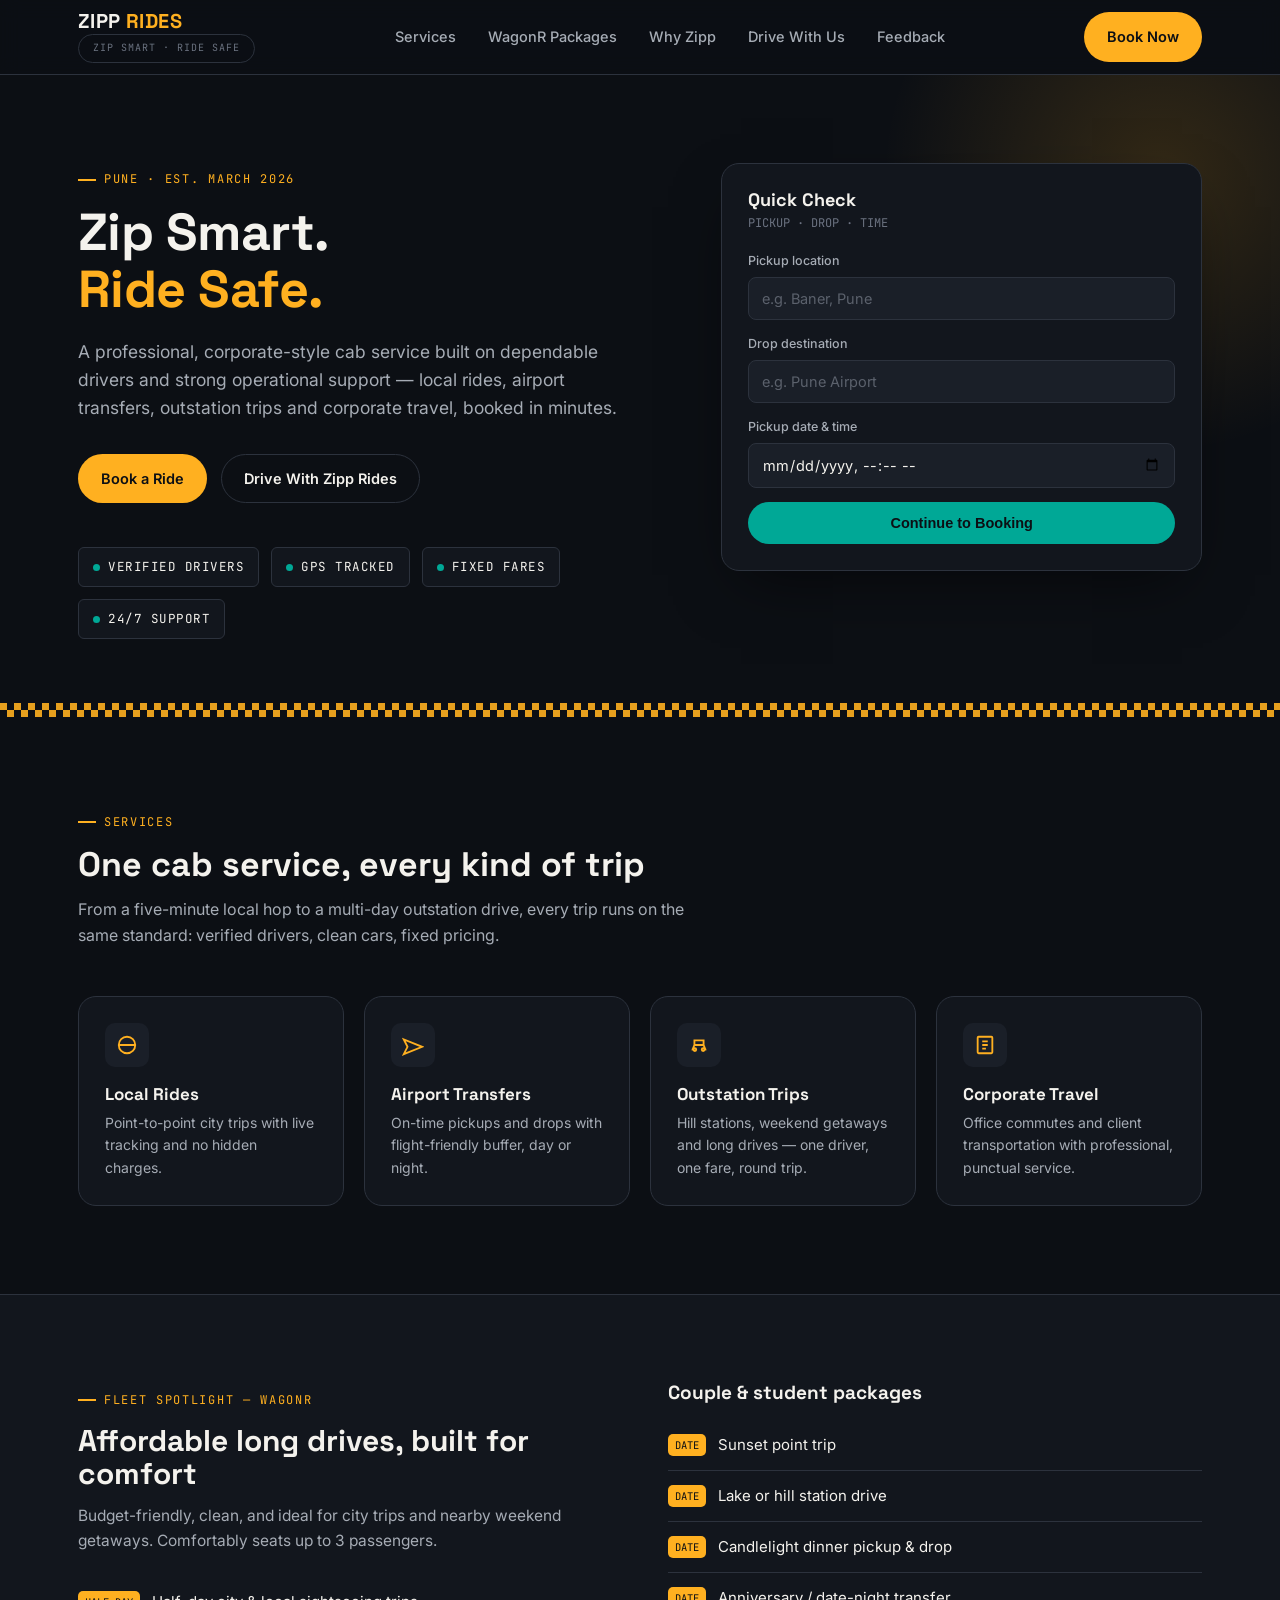
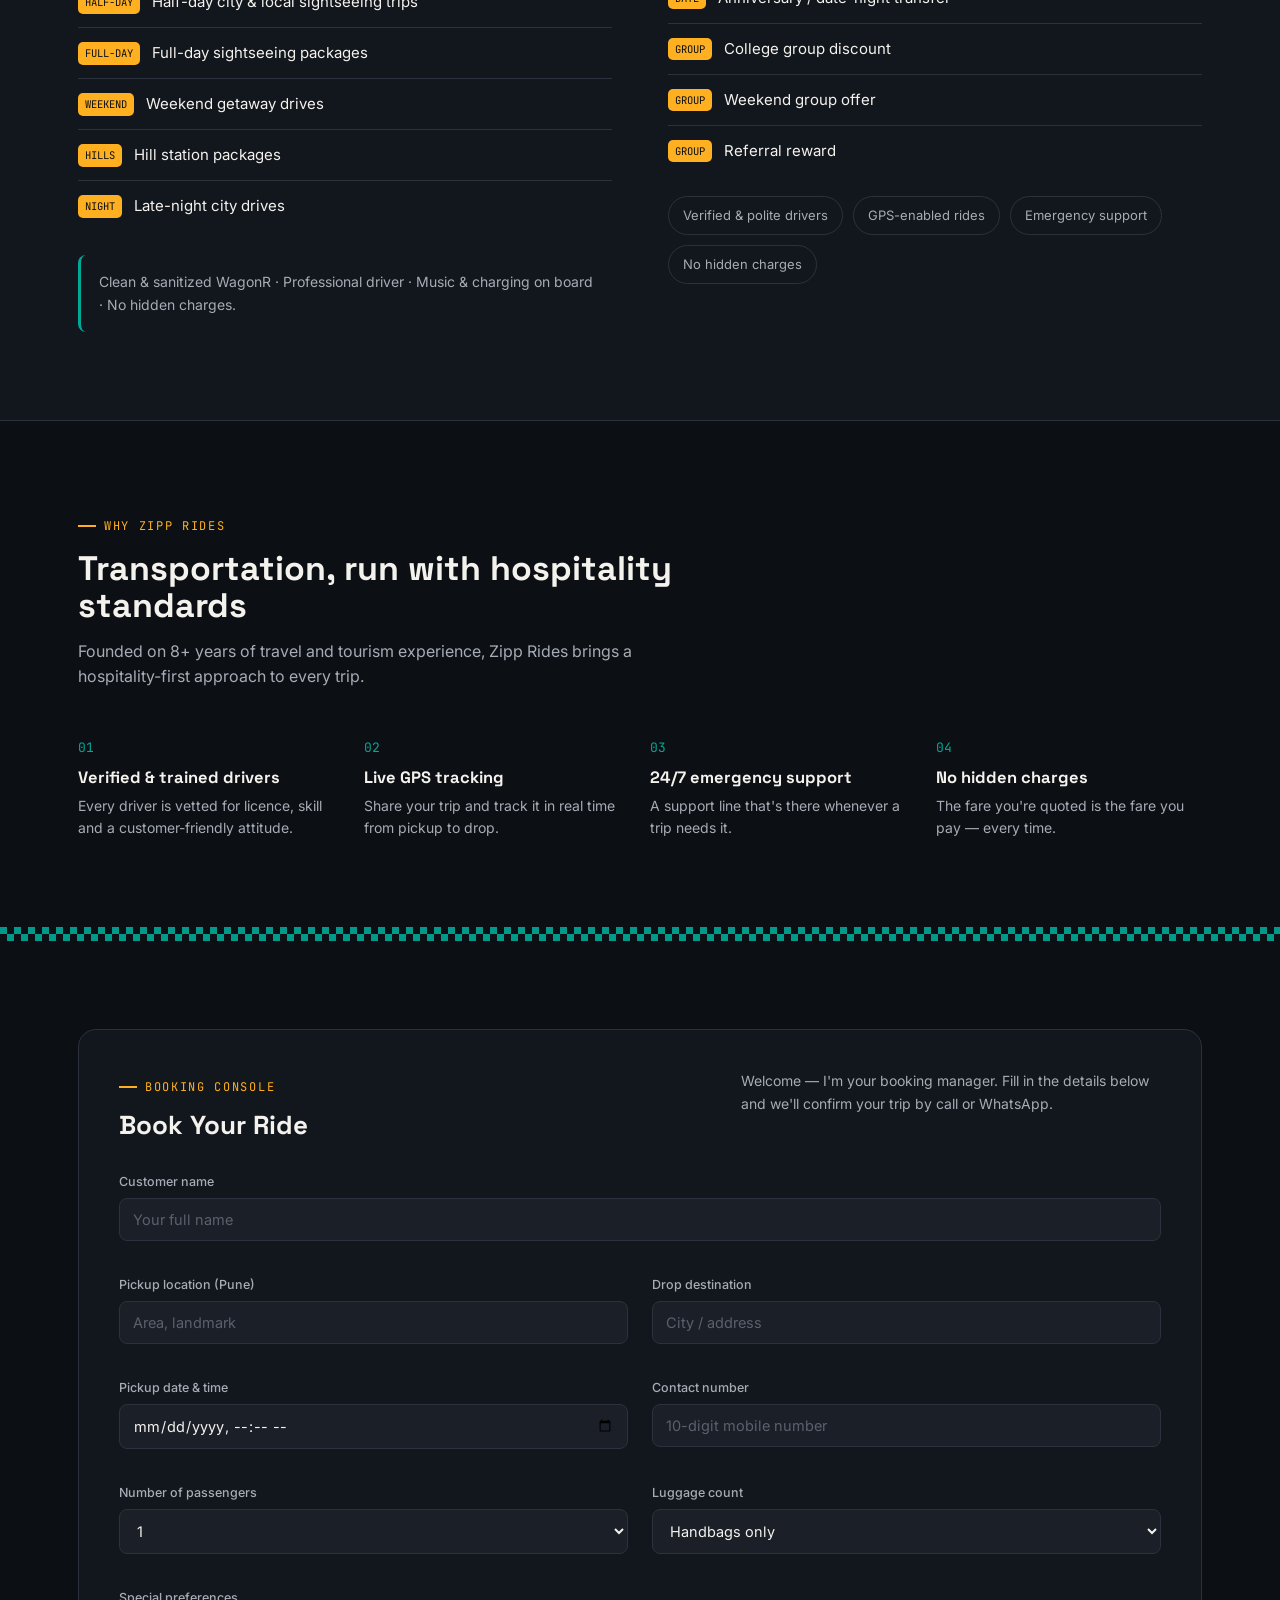
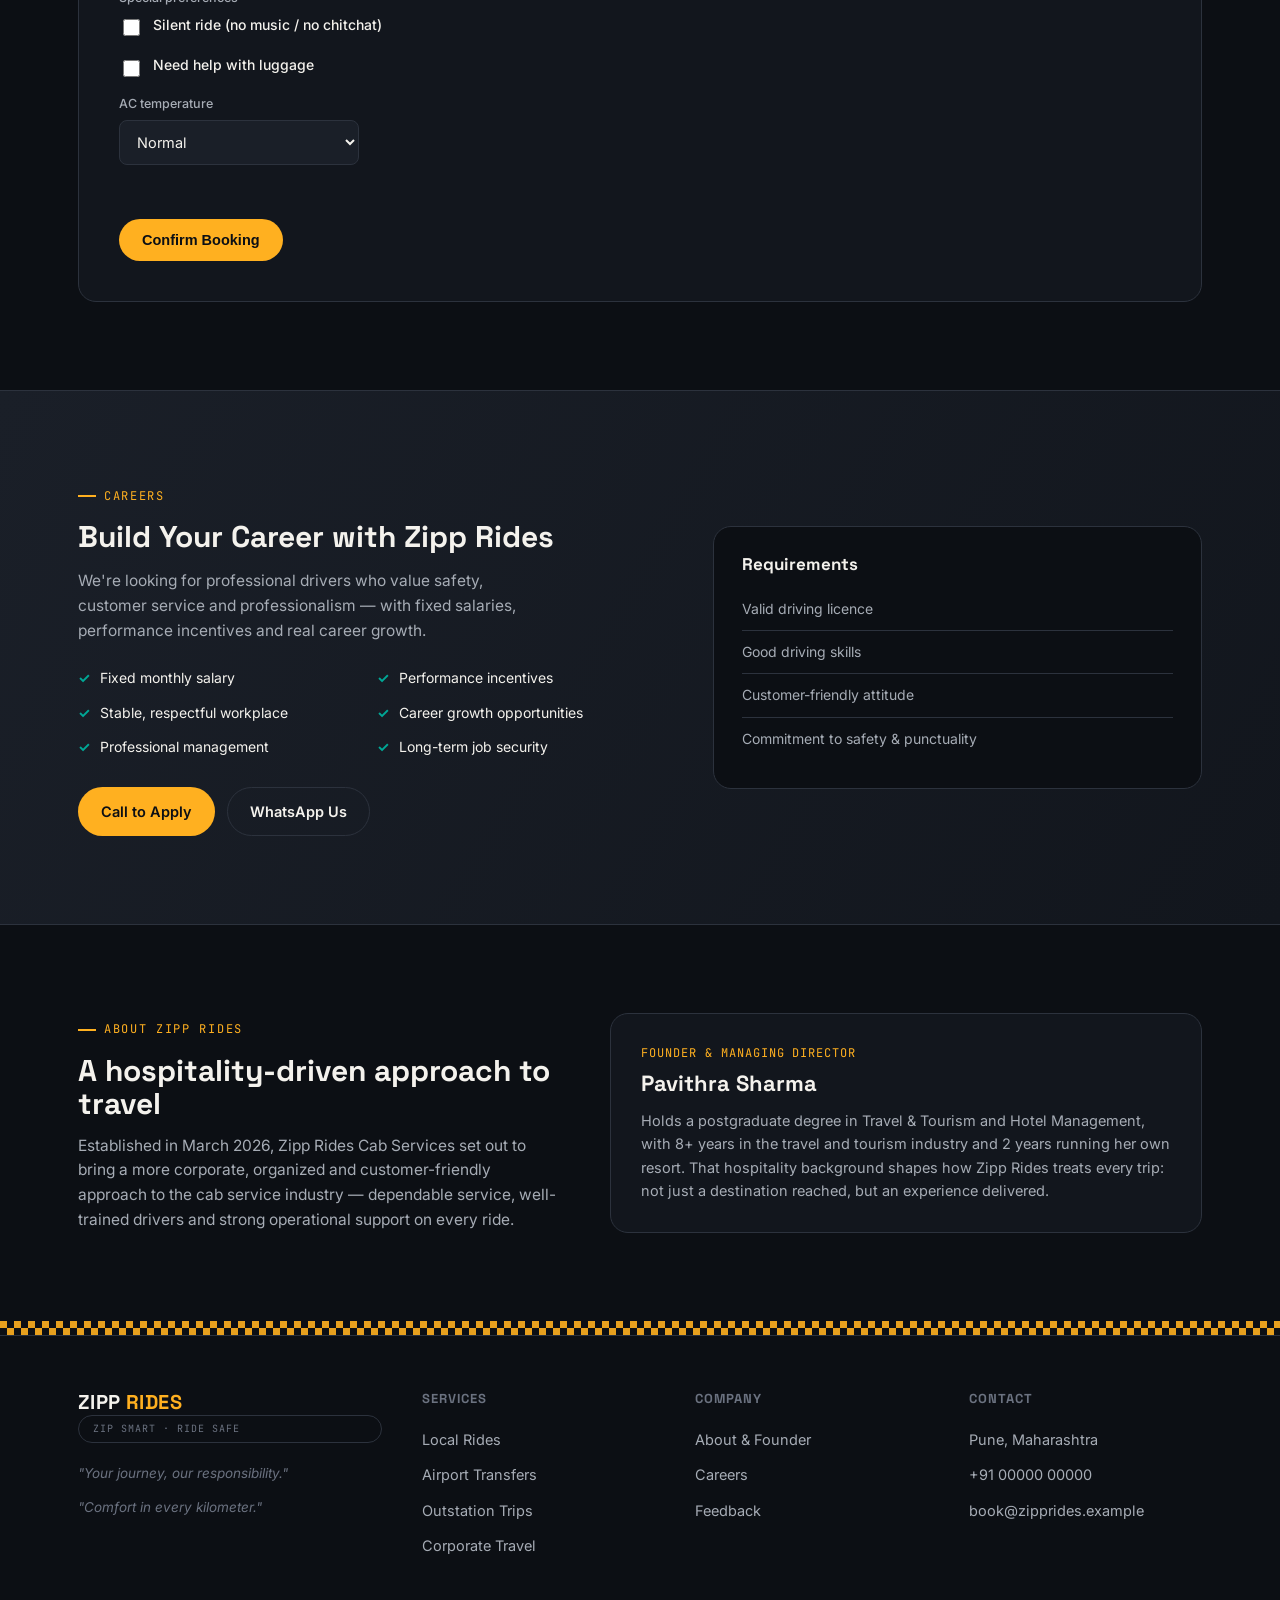
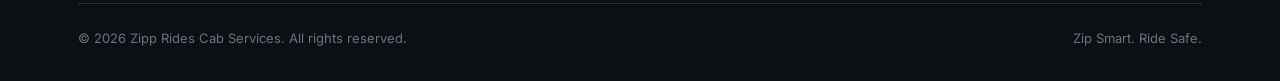
==== index.html @ f4ff0b18 "Add files via upload" ====
<!DOCTYPE html>
<html lang="en">
<head>
<meta charset="UTF-8">
<meta name="viewport" content="width=device-width, initial-scale=1.0">
<title>Zipp Rides Cab Services — Zip Smart. Ride Safe.</title>
<meta name="description" content="Pune's professional cab service. Local trips, airport transfers, outstation drives and corporate travel — verified drivers, GPS-tracked rides, fixed fares.">
<link rel="preconnect" href="https://fonts.googleapis.com">
<link href="https://fonts.googleapis.com/css2?family=Space+Grotesk:wght@500;700&family=Inter:wght@400;500;600;700&family=JetBrains+Mono:wght@400;500&display=swap" rel="stylesheet">
<link rel="stylesheet" href="styles.css">
</head>
<body>

<nav class="nav">
  <div class="wrap">
    <a href="#top" class="logo">
      <span class="name">ZIPP <span>RIDES</span></span>
      <span class="tag">Zip Smart · Ride Safe</span>
    </a>
    <div class="nav-links">
      <a href="#services">Services</a>
      <a href="#wagonr">WagonR Packages</a>
      <a href="#why">Why Zipp</a>
      <a href="#drive">Drive With Us</a>
      <a href="feedback.html">Feedback</a>
    </div>
    <div class="nav-cta">
      <a href="#book" class="btn btn-amber">Book Now</a>
    </div>
  </div>
</nav>

<header class="hero" id="top">
  <div class="wrap hero-grid">
    <div>
      <div class="eyebrow">Pune · Est. March 2026</div>
      <h1>Zip Smart.<br><span class="accent">Ride Safe.</span></h1>
      <p class="hero-sub">A professional, corporate-style cab service built on dependable drivers and strong operational support — local rides, airport transfers, outstation trips and corporate travel, booked in minutes.</p>
      <div class="hero-actions">
        <a href="#book" class="btn btn-amber">Book a Ride</a>
        <a href="#drive" class="btn btn-ghost">Drive With Zipp Rides</a>
      </div>
      <div class="plate-row">
        <span class="plate"><span class="dot"></span>VERIFIED DRIVERS</span>
        <span class="plate"><span class="dot"></span>GPS TRACKED</span>
        <span class="plate"><span class="dot"></span>FIXED FARES</span>
        <span class="plate"><span class="dot"></span>24/7 SUPPORT</span>
      </div>
    </div>

    <div class="quickbook">
      <h3>Quick Check</h3>
      <span class="sub">PICKUP · DROP · TIME</span>
      <form id="quickbook-form">
        <div class="field">
          <label for="qPickup">Pickup location</label>
          <input type="text" id="qPickup" name="qPickup" placeholder="e.g. Baner, Pune">
        </div>
        <div class="field">
          <label for="qDrop">Drop destination</label>
          <input type="text" id="qDrop" name="qDrop" placeholder="e.g. Pune Airport">
        </div>
        <div class="field">
          <label for="qWhen">Pickup date &amp; time</label>
          <input type="datetime-local" id="qWhen" name="qWhen">
        </div>
        <button type="submit" class="btn btn-teal btn-block">Continue to Booking</button>
      </form>
    </div>
  </div>
</header>

<div class="checker-stripe"></div>

<section id="services">
  <div class="wrap">
    <div class="section-head">
      <div class="eyebrow">Services</div>
      <h2>One cab service, every kind of trip</h2>
      <p>From a five-minute local hop to a multi-day outstation drive, every trip runs on the same standard: verified drivers, clean cars, fixed pricing.</p>
    </div>
    <div class="services-grid">

      <div class="svc-card">
        <div class="svc-icon">
          <svg width="22" height="22" viewBox="0 0 24 24" fill="none" stroke="currentColor" stroke-width="2"><path d="M3 12h18M3 12a9 9 0 0118 0M3 12a9 9 0 0018 0"/></svg>
        </div>
        <h3>Local Rides</h3>
        <p>Point-to-point city trips with live tracking and no hidden charges.</p>
      </div>

      <div class="svc-card">
        <div class="svc-icon">
          <svg width="22" height="22" viewBox="0 0 24 24" fill="none" stroke="currentColor" stroke-width="2"><path d="M2 22l20-8L2 6l4 8-4 8z"/></svg>
        </div>
        <h3>Airport Transfers</h3>
        <p>On-time pickups and drops with flight-friendly buffer, day or night.</p>
      </div>

      <div class="svc-card">
        <div class="svc-icon">
          <svg width="22" height="22" viewBox="0 0 24 24" fill="none" stroke="currentColor" stroke-width="2"><path d="M4 17h1l2-5h10l2 5h1M7 12V7h10v5M6 17a1.5 1.5 0 103 0 1.5 1.5 0 00-3 0zM15 17a1.5 1.5 0 103 0 1.5 1.5 0 00-3 0z"/></svg>
        </div>
        <h3>Outstation Trips</h3>
        <p>Hill stations, weekend getaways and long drives — one driver, one fare, round trip.</p>
      </div>

      <div class="svc-card">
        <div class="svc-icon">
          <svg width="22" height="22" viewBox="0 0 24 24" fill="none" stroke="currentColor" stroke-width="2"><rect x="4" y="3" width="16" height="18" rx="1"/><path d="M9 8h6M9 12h6M9 16h4"/></svg>
        </div>
        <h3>Corporate Travel</h3>
        <p>Office commutes and client transportation with professional, punctual service.</p>
      </div>

    </div>
  </div>
</section>

<section id="wagonr" style="background:var(--ink-800); border-top:1px solid var(--line); border-bottom:1px solid var(--line);">
  <div class="wrap split">
    <div>
      <div class="eyebrow">Fleet Spotlight — WagonR</div>
      <h2 style="font-size:30px;">Affordable long drives, built for comfort</h2>
      <p style="color:var(--grey); margin-top:14px; font-size:15.5px;">Budget-friendly, clean, and ideal for city trips and nearby weekend getaways. Comfortably seats up to 3 passengers.</p>
      <ul class="pkg-list" style="margin-top:24px;">
        <li><span class="chip">HALF-DAY</span> Half-day city &amp; local sightseeing trips</li>
        <li><span class="chip">FULL-DAY</span> Full-day sightseeing packages</li>
        <li><span class="chip">WEEKEND</span> Weekend getaway drives</li>
        <li><span class="chip">HILLS</span> Hill station packages</li>
        <li><span class="chip">NIGHT</span> Late-night city drives</li>
      </ul>
      <div class="wagon-note">Clean &amp; sanitized WagonR · Professional driver · Music &amp; charging on board · No hidden charges.</div>
    </div>

    <div>
      <h3 style="font-size:19px; margin-bottom:16px;">Couple &amp; student packages</h3>
      <ul class="pkg-list">
        <li><span class="chip">DATE</span> Sunset point trip</li>
        <li><span class="chip">DATE</span> Lake or hill station drive</li>
        <li><span class="chip">DATE</span> Candlelight dinner pickup &amp; drop</li>
        <li><span class="chip">DATE</span> Anniversary / date-night transfer</li>
        <li><span class="chip">GROUP</span> College group discount</li>
        <li><span class="chip">GROUP</span> Weekend group offer</li>
        <li><span class="chip">GROUP</span> Referral reward</li>
      </ul>
      <div class="tag-cloud">
        <span class="tag">Verified &amp; polite drivers</span>
        <span class="tag">GPS-enabled rides</span>
        <span class="tag">Emergency support</span>
        <span class="tag">No hidden charges</span>
      </div>
    </div>
  </div>
</section>

<section id="why">
  <div class="wrap">
    <div class="section-head">
      <div class="eyebrow">Why Zipp Rides</div>
      <h2>Transportation, run with hospitality standards</h2>
      <p>Founded on 8+ years of travel and tourism experience, Zipp Rides brings a hospitality-first approach to every trip.</p>
    </div>
    <div class="why-grid">
      <div class="why-card">
        <span class="num">01</span>
        <h4>Verified &amp; trained drivers</h4>
        <p>Every driver is vetted for licence, skill and a customer-friendly attitude.</p>
      </div>
      <div class="why-card">
        <span class="num">02</span>
        <h4>Live GPS tracking</h4>
        <p>Share your trip and track it in real time from pickup to drop.</p>
      </div>
      <div class="why-card">
        <span class="num">03</span>
        <h4>24/7 emergency support</h4>
        <p>A support line that's there whenever a trip needs it.</p>
      </div>
      <div class="why-card">
        <span class="num">04</span>
        <h4>No hidden charges</h4>
        <p>The fare you're quoted is the fare you pay — every time.</p>
      </div>
    </div>
  </div>
</section>

<div class="checker-stripe teal"></div>

<section id="book">
  <div class="wrap">
    <div class="console">
      <div class="console-head">
        <div>
          <div class="eyebrow">Booking Console</div>
          <h2>Book Your Ride</h2>
        </div>
        <p class="manager">Welcome — I'm your booking manager. Fill in the details below and we'll confirm your trip by call or WhatsApp.</p>
      </div>

      <form id="booking-form">
        <div class="form-grid">
          <div class="field full">
            <label for="customerName">Customer name</label>
            <input type="text" id="customerName" name="customerName" data-label="Customer name" placeholder="Your full name">
          </div>

          <div class="field">
            <label for="pickup">Pickup location (Pune)</label>
            <input type="text" id="pickup" name="pickup" data-label="Pickup location" placeholder="Area, landmark">
          </div>
          <div class="field">
            <label for="drop">Drop destination</label>
            <input type="text" id="drop" name="drop" data-label="Drop destination" placeholder="City / address">
          </div>

          <div class="field">
            <label for="pickupDateTime">Pickup date &amp; time</label>
            <input type="datetime-local" id="pickupDateTime" name="pickupDateTime" data-label="Pickup date & time">
          </div>
          <div class="field">
            <label for="contact">Contact number</label>
            <input type="tel" id="contact" name="contact" data-label="Contact number" placeholder="10-digit mobile number">
          </div>

          <div class="field">
            <label>Number of passengers</label>
            <select name="passengers" id="passengers">
              <option value="1">1</option>
              <option value="2">2</option>
              <option value="3">3</option>
              <option value="4">4</option>
            </select>
          </div>
          <div class="field">
            <label>Luggage count</label>
            <select name="luggage" id="luggage">
              <option>Handbags only</option>
              <option>1-2 Suitcases</option>
              <option>3+ Suitcases</option>
            </select>
          </div>

          <div class="field full">
            <label>Special preferences</label>
            <div class="check-row">
              <input type="checkbox" id="silentRide" name="silentRide">
              <label for="silentRide">Silent ride (no music / no chitchat)</label>
            </div>
            <div class="check-row">
              <input type="checkbox" id="luggageHelp" name="luggageHelp">
              <label for="luggageHelp">Need help with luggage</label>
            </div>
            <div class="field" style="max-width:240px; margin-top:6px;">
              <label for="acPref">AC temperature</label>
              <select name="acPref" id="acPref">
                <option>Normal</option>
                <option>Cold</option>
              </select>
            </div>
          </div>
        </div>

        <button type="submit" class="btn btn-amber" style="margin-top:26px;">Confirm Booking</button>
        <div class="form-status" id="booking-status"></div>
      </form>
    </div>
  </div>
</section>

<section id="drive" class="recruit">
  <div class="wrap recruit-inner">
    <div>
      <div class="eyebrow">Careers</div>
      <h2>Build Your Career with Zipp Rides</h2>
      <p>We're looking for professional drivers who value safety, customer service and professionalism — with fixed salaries, performance incentives and real career growth.</p>
      <ul class="perk-list">
        <li>Fixed monthly salary</li>
        <li>Performance incentives</li>
        <li>Stable, respectful workplace</li>
        <li>Career growth opportunities</li>
        <li>Professional management</li>
        <li>Long-term job security</li>
      </ul>
      <div class="recruit-actions">
        <a href="tel:+910000000000" class="btn btn-amber">Call to Apply</a>
        <a href="https://wa.me/910000000000" class="btn btn-ghost">WhatsApp Us</a>
      </div>
    </div>
    <div class="recruit-card">
      <h3 style="font-size:17px; margin-bottom:14px;">Requirements</h3>
      <div class="req">Valid driving licence</div>
      <div class="req">Good driving skills</div>
      <div class="req">Customer-friendly attitude</div>
      <div class="req">Commitment to safety &amp; punctuality</div>
    </div>
  </div>
</section>

<section id="about">
  <div class="wrap about-grid">
    <div>
      <div class="eyebrow">About Zipp Rides</div>
      <h2 style="font-size:30px;">A hospitality-driven approach to travel</h2>
      <p style="color:var(--grey); margin-top:14px; font-size:15.5px;">Established in March 2026, Zipp Rides Cab Services set out to bring a more corporate, organized and customer-friendly approach to the cab service industry — dependable service, well-trained drivers and strong operational support on every ride.</p>
    </div>
    <div class="founder-card">
      <div class="role">Founder &amp; Managing Director</div>
      <h3>Pavithra Sharma</h3>
      <p>Holds a postgraduate degree in Travel &amp; Tourism and Hotel Management, with 8+ years in the travel and tourism industry and 2 years running her own resort. That hospitality background shapes how Zipp Rides treats every trip: not just a destination reached, but an experience delivered.</p>
    </div>
  </div>
</section>

<div class="checker-stripe"></div>

<footer>
  <div class="wrap">
    <div class="foot-grid">
      <div>
        <div class="logo" style="margin-bottom:14px;">
          <span class="name">ZIPP <span>RIDES</span></span>
          <span class="tag">Zip Smart · Ride Safe</span>
        </div>
        <ul class="foot-taglines">
          <li>"Your journey, our responsibility."</li>
          <li>"Comfort in every kilometer."</li>
        </ul>
      </div>
      <div>
        <h4>Services</h4>
        <ul>
          <li><a href="#services">Local Rides</a></li>
          <li><a href="#services">Airport Transfers</a></li>
          <li><a href="#services">Outstation Trips</a></li>
          <li><a href="#services">Corporate Travel</a></li>
        </ul>
      </div>
      <div>
        <h4>Company</h4>
        <ul>
          <li><a href="#about">About &amp; Founder</a></li>
          <li><a href="#drive">Careers</a></li>
          <li><a href="feedback.html">Feedback</a></li>
        </ul>
      </div>
      <div>
        <h4>Contact</h4>
        <ul>
          <li>Pune, Maharashtra</li>
          <li><a href="tel:+910000000000">+91 00000 00000</a></li>
          <li><a href="mailto:book@zipprides.example">book@zipprides.example</a></li>
        </ul>
      </div>
    </div>
    <div class="foot-bottom">
      <span>© <span id="year"></span> Zipp Rides Cab Services. All rights reserved.</span>
      <span>Zip Smart. Ride Safe.</span>
    </div>
  </div>
</footer>

<script src="script.js"></script>
</body>
</html>
---- styles.css ----
/* ============================================================
   ZIPP RIDES — Design tokens
   Ink navy base, taxi-amber primary, safety-teal secondary.
   Signature motif: the checker stripe (nod to taxi livery)
   and the "plate" badge used for stats + trust markers.
   ============================================================ */

:root {
  --ink-900: #0c0f14;
  --ink-800: #12161d;
  --ink-700: #1a1f28;
  --ink-600: #262c37;
  --line: #2c323d;

  --amber: #ffb020;
  --amber-dim: #cf8f1c;
  --teal: #00a896;
  --teal-dim: #037a6c;

  --paper: #f4f2ed;
  --grey: #a6acb5;
  --grey-dim: #6b7280;

  --radius: 10px;
  --radius-lg: 18px;

  --display: 'Space Grotesk', 'Archivo Black', system-ui, sans-serif;
  --body: 'Inter', -apple-system, BlinkMacSystemFont, sans-serif;
  --mono: 'JetBrains Mono', 'Courier New', monospace;

  --container: 1180px;
}

* { box-sizing: border-box; }
html { scroll-behavior: smooth; }

body {
  margin: 0;
  background: var(--ink-900);
  color: var(--paper);
  font-family: var(--body);
  line-height: 1.6;
  -webkit-font-smoothing: antialiased;
}

img, svg { display: block; max-width: 100%; }
a { color: inherit; text-decoration: none; }
ul { margin: 0; padding: 0; list-style: none; }
h1, h2, h3, h4 { font-family: var(--display); margin: 0; line-height: 1.1; }
p { margin: 0; }

.wrap {
  max-width: var(--container);
  margin: 0 auto;
  padding: 0 28px;
}

.eyebrow {
  font-family: var(--mono);
  font-size: 12px;
  letter-spacing: 0.14em;
  text-transform: uppercase;
  color: var(--amber);
  display: inline-flex;
  align-items: center;
  gap: 8px;
  margin-bottom: 14px;
}
.eyebrow::before {
  content: '';
  width: 18px;
  height: 2px;
  background: var(--amber);
  display: inline-block;
}

/* ---------- Checker stripe divider (signature element) ---------- */
.checker-stripe {
  height: 14px;
  width: 100%;
  background-image:
    linear-gradient(45deg, var(--ink-900) 25%, transparent 25%, transparent 75%, var(--ink-900) 75%),
    linear-gradient(45deg, var(--ink-900) 25%, var(--amber) 25%, var(--amber) 75%, var(--ink-900) 75%);
  background-size: 14px 14px;
  background-position: 0 0, 7px 7px;
  opacity: 0.9;
}
.checker-stripe.teal {
  background-image:
    linear-gradient(45deg, var(--ink-900) 25%, transparent 25%, transparent 75%, var(--ink-900) 75%),
    linear-gradient(45deg, var(--ink-900) 25%, var(--teal) 25%, var(--teal) 75%, var(--ink-900) 75%);
}

/* ---------- Nav ---------- */
.nav {
  position: sticky;
  top: 0;
  z-index: 50;
  background: rgba(12, 15, 20, 0.9);
  backdrop-filter: blur(10px);
  border-bottom: 1px solid var(--line);
}
.nav .wrap {
  display: flex;
  align-items: center;
  justify-content: space-between;
  height: 74px;
}
.logo {
  display: flex;
  flex-direction: column;
  line-height: 1.05;
}
.logo .name {
  font-family: var(--display);
  font-weight: 700;
  font-size: 20px;
  letter-spacing: 0.02em;
}
.logo .name span { color: var(--amber); }
.logo .tag {
  font-family: var(--mono);
  font-size: 10px;
  letter-spacing: 0.1em;
  color: var(--grey-dim);
  text-transform: uppercase;
  margin-top: 2px;
}
.nav-links {
  display: flex;
  gap: 32px;
  align-items: center;
}
.nav-links a {
  font-size: 14.5px;
  color: var(--grey);
  font-weight: 500;
  transition: color 0.2s;
}
.nav-links a:hover { color: var(--paper); }
.nav-cta { display: flex; gap: 12px; align-items: center; }

.btn {
  display: inline-flex;
  align-items: center;
  justify-content: center;
  gap: 8px;
  padding: 12px 22px;
  border-radius: 999px;
  font-weight: 600;
  font-size: 14.5px;
  border: 1px solid transparent;
  cursor: pointer;
  transition: transform 0.15s ease, background 0.2s, border-color 0.2s;
  white-space: nowrap;
}
.btn:hover { transform: translateY(-1px); }
.btn-amber { background: var(--amber); color: var(--ink-900); }
.btn-amber:hover { background: #ffbf47; }
.btn-teal { background: var(--teal); color: var(--ink-900); }
.btn-teal:hover { background: #10c2ad; }
.btn-ghost { background: transparent; border-color: var(--line); color: var(--paper); }
.btn-ghost:hover { border-color: var(--amber); }
.btn-block { width: 100%; }
.btn[disabled] { opacity: 0.6; cursor: not-allowed; transform: none; }

/* ---------- Hero ---------- */
.hero {
  position: relative;
  padding: 88px 0 64px;
  overflow: hidden;
}
.hero::before {
  content: '';
  position: absolute;
  top: -180px;
  right: -160px;
  width: 560px;
  height: 560px;
  border-radius: 50%;
  background: radial-gradient(circle, rgba(255,176,32,0.16), transparent 70%);
  pointer-events: none;
}
.hero-grid {
  display: grid;
  grid-template-columns: 1.1fr 0.9fr;
  gap: 56px;
  align-items: start;
  position: relative;
}
.hero h1 {
  font-size: 52px;
  font-weight: 700;
  letter-spacing: -0.01em;
}
.hero h1 .accent { color: var(--amber); }
.hero-sub {
  margin-top: 20px;
  font-size: 17.5px;
  color: var(--grey);
  max-width: 540px;
}
.hero-actions {
  margin-top: 32px;
  display: flex;
  gap: 14px;
  flex-wrap: wrap;
}

/* plate badges — signature stat/trust markers styled like a license plate */
.plate-row {
  margin-top: 44px;
  display: flex;
  gap: 12px;
  flex-wrap: wrap;
}
.plate {
  font-family: var(--mono);
  font-size: 12.5px;
  letter-spacing: 0.04em;
  background: var(--ink-800);
  border: 1.5px solid var(--line);
  border-radius: 6px;
  padding: 9px 14px;
  display: flex;
  align-items: center;
  gap: 8px;
  color: var(--paper);
}
.plate .dot {
  width: 7px;
  height: 7px;
  border-radius: 50%;
  background: var(--teal);
  flex-shrink: 0;
}

/* quick-book widget in hero */
.quickbook {
  background: var(--ink-800);
  border: 1px solid var(--line);
  border-radius: var(--radius-lg);
  padding: 26px;
  box-shadow: 0 24px 60px -20px rgba(0,0,0,0.6);
}
.quickbook h3 {
  font-size: 18px;
  margin-bottom: 4px;
}
.quickbook .sub {
  font-family: var(--mono);
  font-size: 12px;
  color: var(--grey-dim);
  margin-bottom: 18px;
  display: block;
}
.field {
  margin-bottom: 14px;
}
.field label {
  display: block;
  font-size: 12.5px;
  color: var(--grey);
  margin-bottom: 6px;
  font-weight: 500;
}
.field input,
.field select,
.field textarea {
  width: 100%;
  background: var(--ink-700);
  border: 1px solid var(--line);
  border-radius: 8px;
  padding: 12px 13px;
  color: var(--paper);
  font-family: var(--body);
  font-size: 14.5px;
  outline: none;
  transition: border-color 0.15s;
}
.field input:focus,
.field select:focus,
.field textarea:focus {
  border-color: var(--amber);
}
.field input::placeholder, .field textarea::placeholder { color: #5b616c; }
.field-row { display: grid; grid-template-columns: 1fr 1fr; gap: 12px; }

/* ---------- Section shell ---------- */
section { padding: 88px 0; }
.section-head {
  max-width: 640px;
  margin-bottom: 48px;
}
.section-head h2 {
  font-size: 34px;
  font-weight: 700;
}
.section-head p {
  margin-top: 14px;
  color: var(--grey);
  font-size: 16px;
}

/* ---------- Service cards ---------- */
.services-grid {
  display: grid;
  grid-template-columns: repeat(4, 1fr);
  gap: 20px;
}
.svc-card {
  background: var(--ink-800);
  border: 1px solid var(--line);
  border-radius: var(--radius-lg);
  padding: 26px;
  transition: border-color 0.2s, transform 0.2s;
}
.svc-card:hover { border-color: var(--amber-dim); transform: translateY(-3px); }
.svc-icon {
  width: 44px;
  height: 44px;
  border-radius: 10px;
  background: var(--ink-700);
  display: flex;
  align-items: center;
  justify-content: center;
  margin-bottom: 18px;
  color: var(--amber);
}
.svc-card h3 { font-size: 17px; margin-bottom: 8px; }
.svc-card p { color: var(--grey); font-size: 14px; }

/* ---------- WagonR split section ---------- */
.split {
  display: grid;
  grid-template-columns: 1fr 1fr;
  gap: 56px;
  align-items: start;
}
.pkg-list li {
  display: flex;
  align-items: center;
  gap: 12px;
  padding: 13px 0;
  border-bottom: 1px solid var(--line);
  font-size: 15px;
  color: var(--paper);
}
.pkg-list li:last-child { border-bottom: none; }
.pkg-list .chip {
  font-family: var(--mono);
  font-size: 10.5px;
  color: var(--ink-900);
  background: var(--amber);
  border-radius: 5px;
  padding: 3px 7px;
  flex-shrink: 0;
}
.tag-cloud { display: flex; flex-wrap: wrap; gap: 10px; margin-top: 20px; }
.tag {
  font-size: 13px;
  border: 1px solid var(--line);
  border-radius: 999px;
  padding: 8px 14px;
  color: var(--grey);
}
.wagon-note {
  margin-top: 24px;
  background: var(--ink-800);
  border-left: 3px solid var(--teal);
  padding: 16px 18px;
  border-radius: 8px;
  font-size: 14px;
  color: var(--grey);
}

/* ---------- Why us ---------- */
.why-grid {
  display: grid;
  grid-template-columns: repeat(4, 1fr);
  gap: 20px;
}
.why-card { text-align: left; }
.why-card .num {
  font-family: var(--mono);
  color: var(--teal);
  font-size: 13px;
  margin-bottom: 10px;
  display: block;
}
.why-card h4 { font-size: 16.5px; margin-bottom: 8px; }
.why-card p { color: var(--grey); font-size: 14px; }

/* ---------- Booking console (full form) ---------- */
.console {
  background: var(--ink-800);
  border: 1px solid var(--line);
  border-radius: var(--radius-lg);
  padding: 40px;
}
.console-head {
  display: flex;
  justify-content: space-between;
  align-items: flex-start;
  margin-bottom: 32px;
  flex-wrap: wrap;
  gap: 16px;
}
.console-head h2 { font-size: 26px; }
.console-head .manager {
  font-size: 14px;
  color: var(--grey);
  max-width: 420px;
}
.form-grid {
  display: grid;
  grid-template-columns: 1fr 1fr;
  gap: 20px 24px;
}
.form-grid .full { grid-column: 1 / -1; }

.pill-select { display: flex; gap: 8px; flex-wrap: wrap; }
.pill-select input { display: none; }
.pill-select label {
  padding: 10px 16px;
  border: 1px solid var(--line);
  border-radius: 999px;
  font-size: 13.5px;
  color: var(--grey);
  cursor: pointer;
  transition: all 0.15s;
}
.pill-select input:checked + label {
  background: var(--amber);
  border-color: var(--amber);
  color: var(--ink-900);
  font-weight: 600;
}
.check-row { display: flex; align-items: center; gap: 10px; margin-bottom: 12px; }
.check-row input { accent-color: var(--amber); width: 17px; height: 17px; }
.check-row label { font-size: 14px; color: var(--paper); }

.form-status {
  margin-top: 18px;
  font-size: 14px;
  font-family: var(--mono);
  display: none;
}
.form-status.show { display: block; }
.form-status.ok { color: var(--teal); }
.form-status.err { color: #ff6b6b; }

/* ---------- Driver recruitment band ---------- */
.recruit {
  background: linear-gradient(120deg, var(--ink-700), var(--ink-800));
  border-top: 1px solid var(--line);
  border-bottom: 1px solid var(--line);
}
.recruit-inner {
  display: grid;
  grid-template-columns: 1.2fr 1fr;
  gap: 48px;
  align-items: center;
}
.recruit h2 { font-size: 30px; margin-bottom: 16px; }
.recruit p { color: var(--grey); font-size: 15.5px; max-width: 460px; }
.perk-list { margin-top: 24px; display: grid; grid-template-columns: 1fr 1fr; gap: 12px; }
.perk-list li { font-size: 14px; color: var(--paper); display: flex; align-items: center; gap: 10px; }
.perk-list li::before { content: '✓'; color: var(--teal); font-weight: 700; }
.recruit-actions { margin-top: 28px; display: flex; gap: 12px; flex-wrap: wrap; }
.recruit-card {
  background: var(--ink-900);
  border: 1px solid var(--line);
  border-radius: var(--radius-lg);
  padding: 28px;
}
.recruit-card .req { display: flex; gap: 10px; padding: 10px 0; border-bottom: 1px solid var(--line); font-size: 14px; color: var(--grey); }
.recruit-card .req:last-child { border-bottom: none; }

/* ---------- About / founder ---------- */
.about-grid {
  display: grid;
  grid-template-columns: 0.9fr 1.1fr;
  gap: 48px;
  align-items: center;
}
.founder-card {
  background: var(--ink-800);
  border: 1px solid var(--line);
  border-radius: var(--radius-lg);
  padding: 30px;
}
.founder-card .role {
  font-family: var(--mono);
  font-size: 12px;
  color: var(--amber);
  text-transform: uppercase;
  letter-spacing: 0.08em;
}
.founder-card h3 { font-size: 22px; margin: 8px 0 14px; }
.founder-card p { color: var(--grey); font-size: 14.5px; }

/* ---------- Feedback page: rating slip ---------- */
.slip {
  max-width: 620px;
  margin: 0 auto;
  background: var(--ink-800);
  border: 1px solid var(--line);
  border-radius: var(--radius-lg);
  padding: 40px;
}
.stars { display: flex; gap: 10px; }
.stars input { display: none; }
.stars label {
  font-size: 30px;
  cursor: pointer;
  color: var(--line);
  transition: color 0.15s;
}
.stars input:checked ~ label,
.stars label.active { color: var(--amber); }

/* ---------- Footer ---------- */
footer {
  border-top: 1px solid var(--line);
  padding: 56px 0 32px;
}
.foot-grid {
  display: grid;
  grid-template-columns: 1.3fr 1fr 1fr 1fr;
  gap: 40px;
}
.foot-grid h4 {
  font-size: 13px;
  text-transform: uppercase;
  letter-spacing: 0.08em;
  color: var(--grey-dim);
  margin-bottom: 16px;
}
.foot-grid li { padding: 6px 0; font-size: 14.5px; color: var(--grey); }
.foot-grid a:hover { color: var(--amber); }
.foot-taglines li { font-style: italic; color: var(--grey-dim); font-size: 13.5px; }
.foot-bottom {
  margin-top: 40px;
  padding-top: 24px;
  border-top: 1px solid var(--line);
  display: flex;
  justify-content: space-between;
  color: var(--grey-dim);
  font-size: 13px;
  flex-wrap: wrap;
  gap: 10px;
}

/* ---------- Responsive ---------- */
@media (max-width: 980px) {
  .hero-grid, .split, .about-grid, .recruit-inner { grid-template-columns: 1fr; }
  .services-grid, .why-grid { grid-template-columns: 1fr 1fr; }
  .foot-grid { grid-template-columns: 1fr 1fr; }
  .nav-links { display: none; }
  .hero h1 { font-size: 38px; }
}
@media (max-width: 600px) {
  .services-grid, .why-grid, .foot-grid, .perk-list { grid-template-columns: 1fr; }
  .form-grid { grid-template-columns: 1fr; }
  .console { padding: 24px; }
  .hero { padding: 60px 0 40px; }
  .wrap { padding: 0 18px; }
}
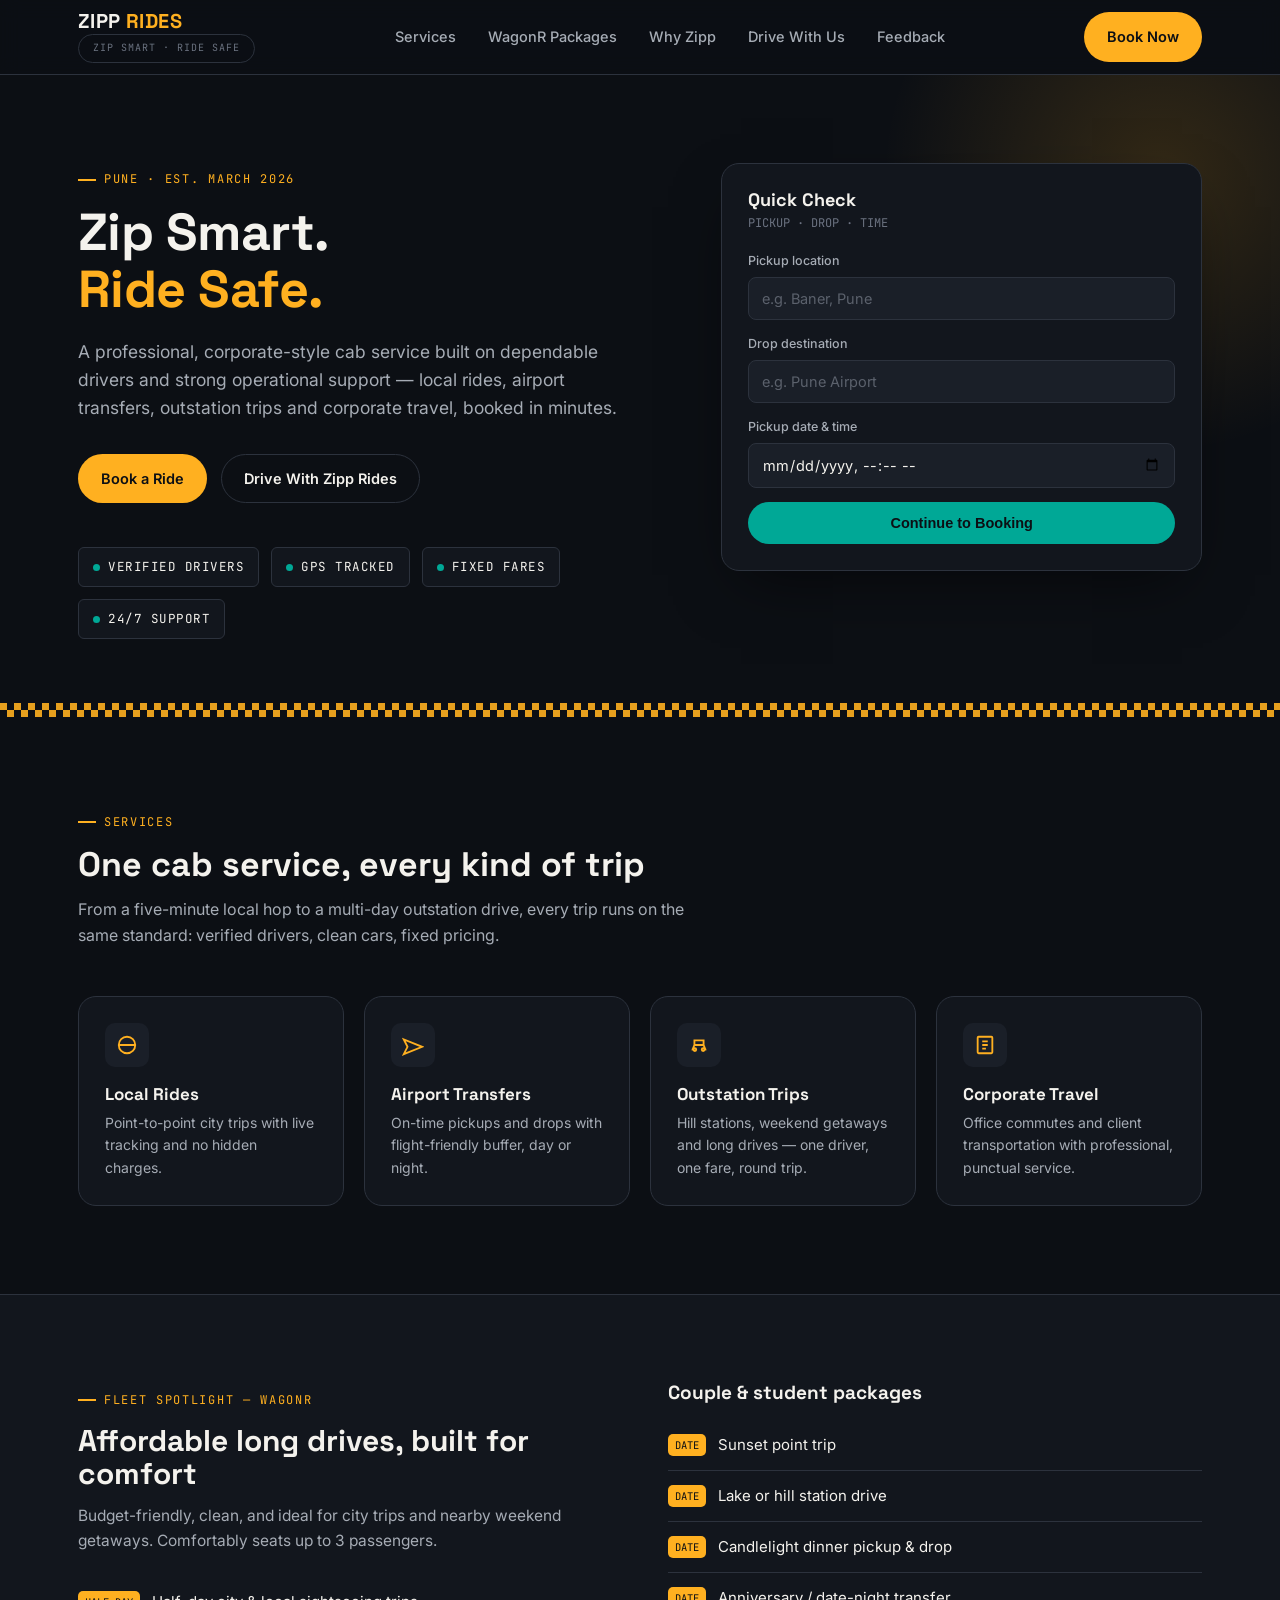
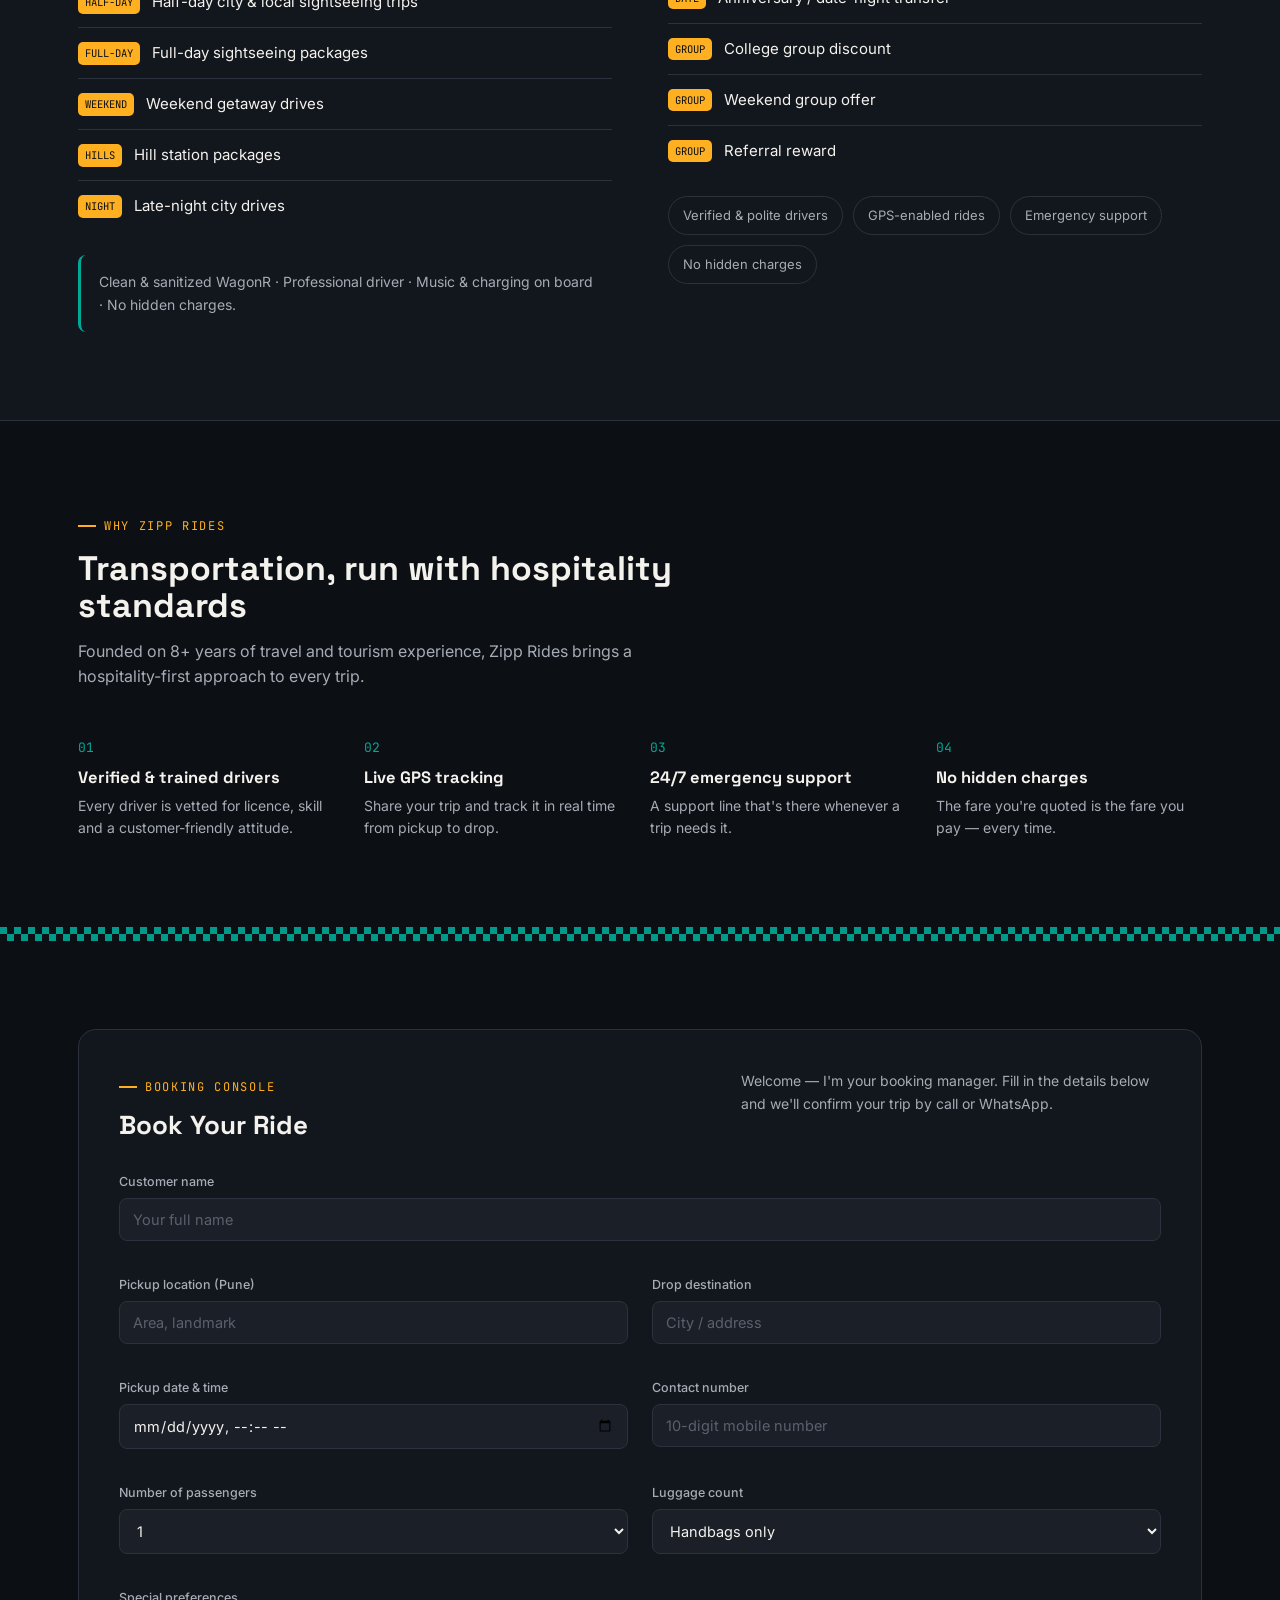
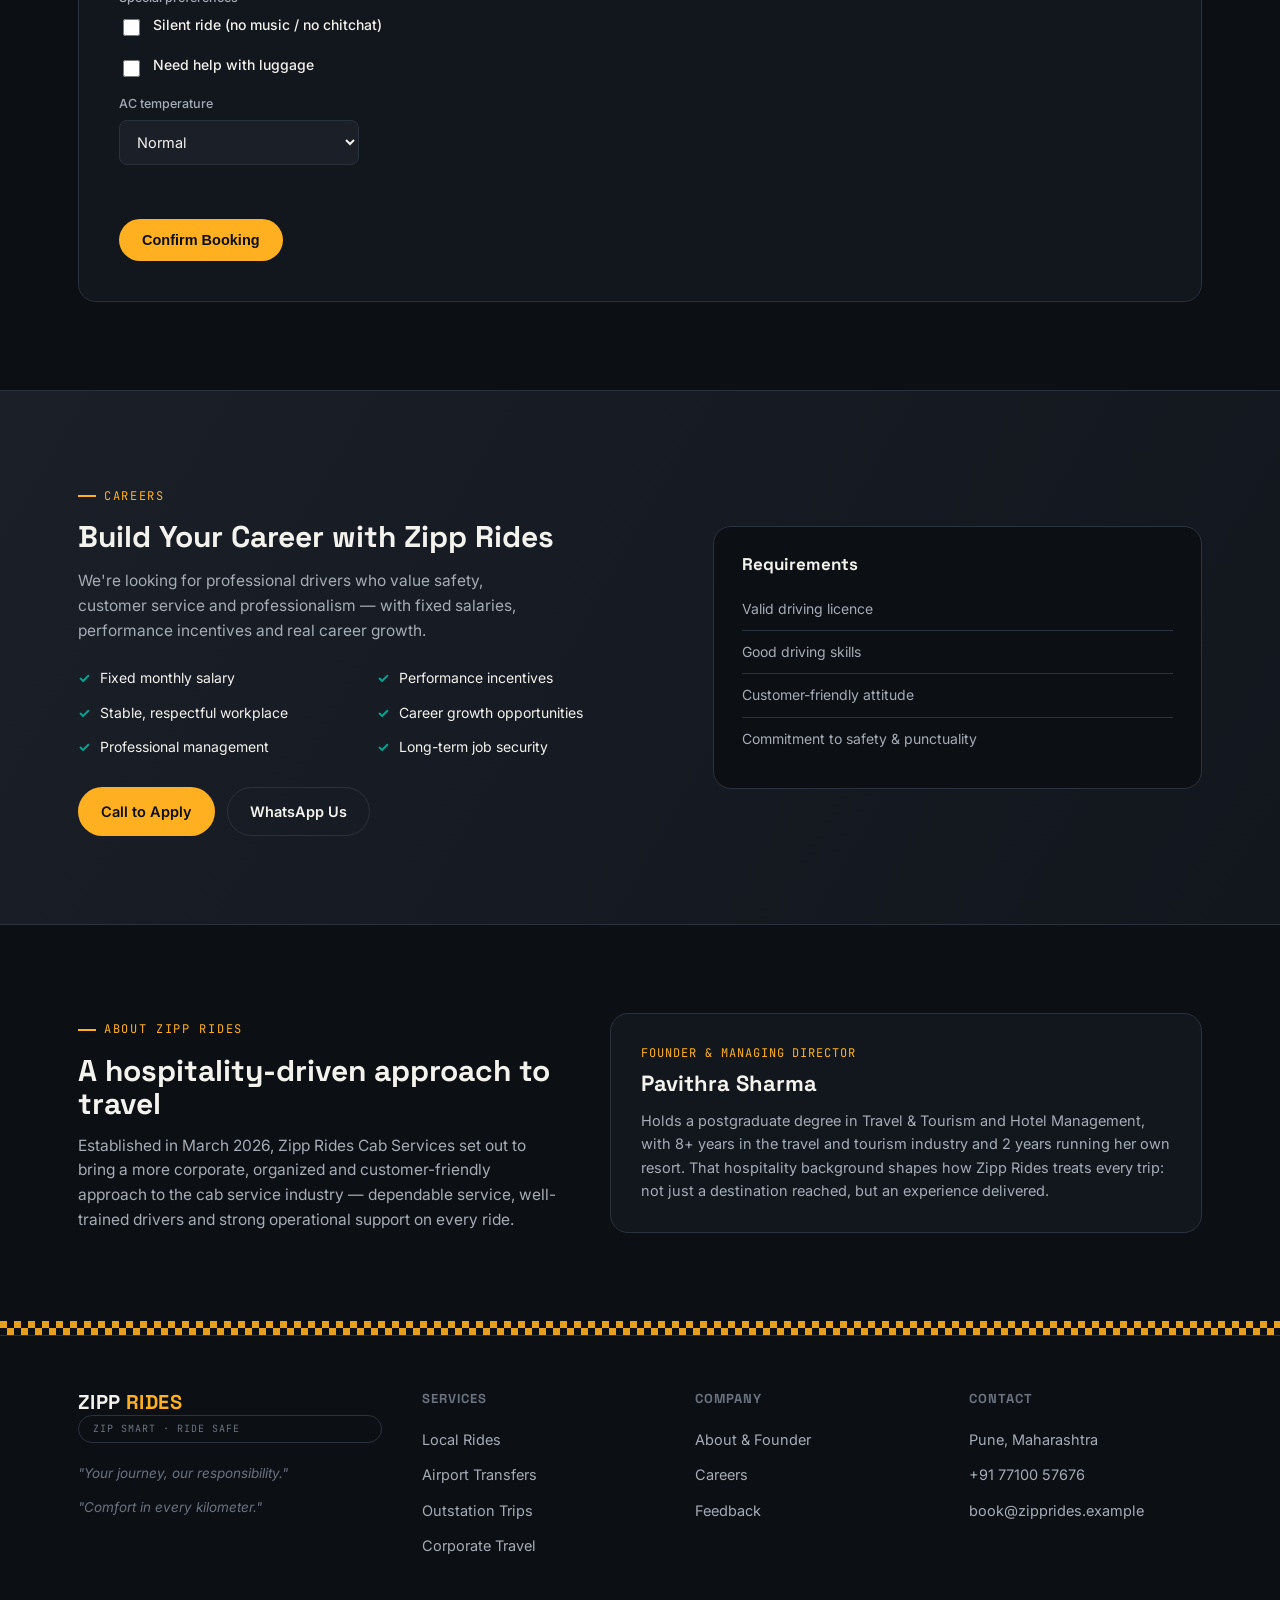
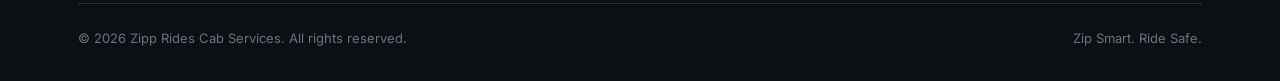
==== commit 2dac63be: "Whatsapp Number Updated" ====
--- a/index.html
+++ b/index.html
@@ -349,7 +349,7 @@
         <h4>Contact</h4>
         <ul>
           <li>Pune, Maharashtra</li>
-          <li><a href="tel:+910000000000">+91 00000 00000</a></li>
+          <li><a href="tel:+917710057676">+91 77100 57676</a></li>
           <li><a href="mailto:book@zipprides.example">book@zipprides.example</a></li>
         </ul>
       </div>
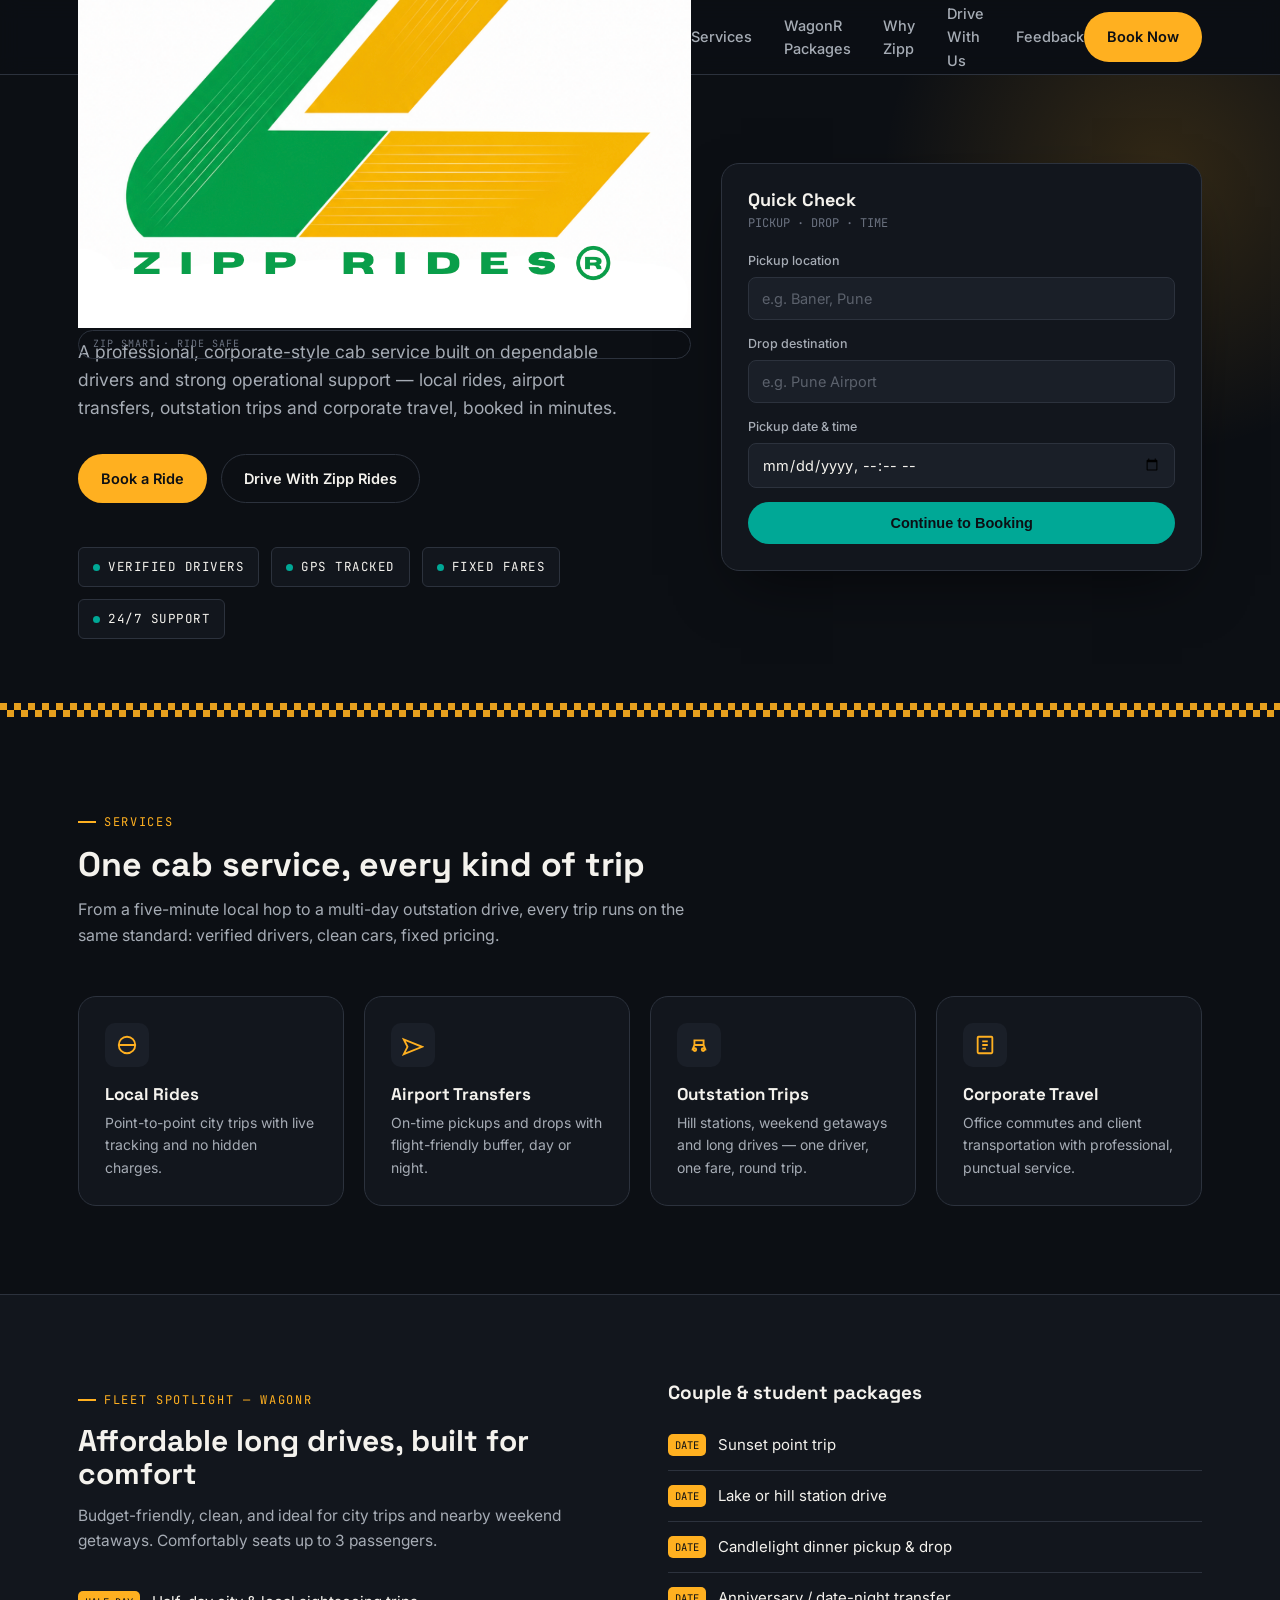
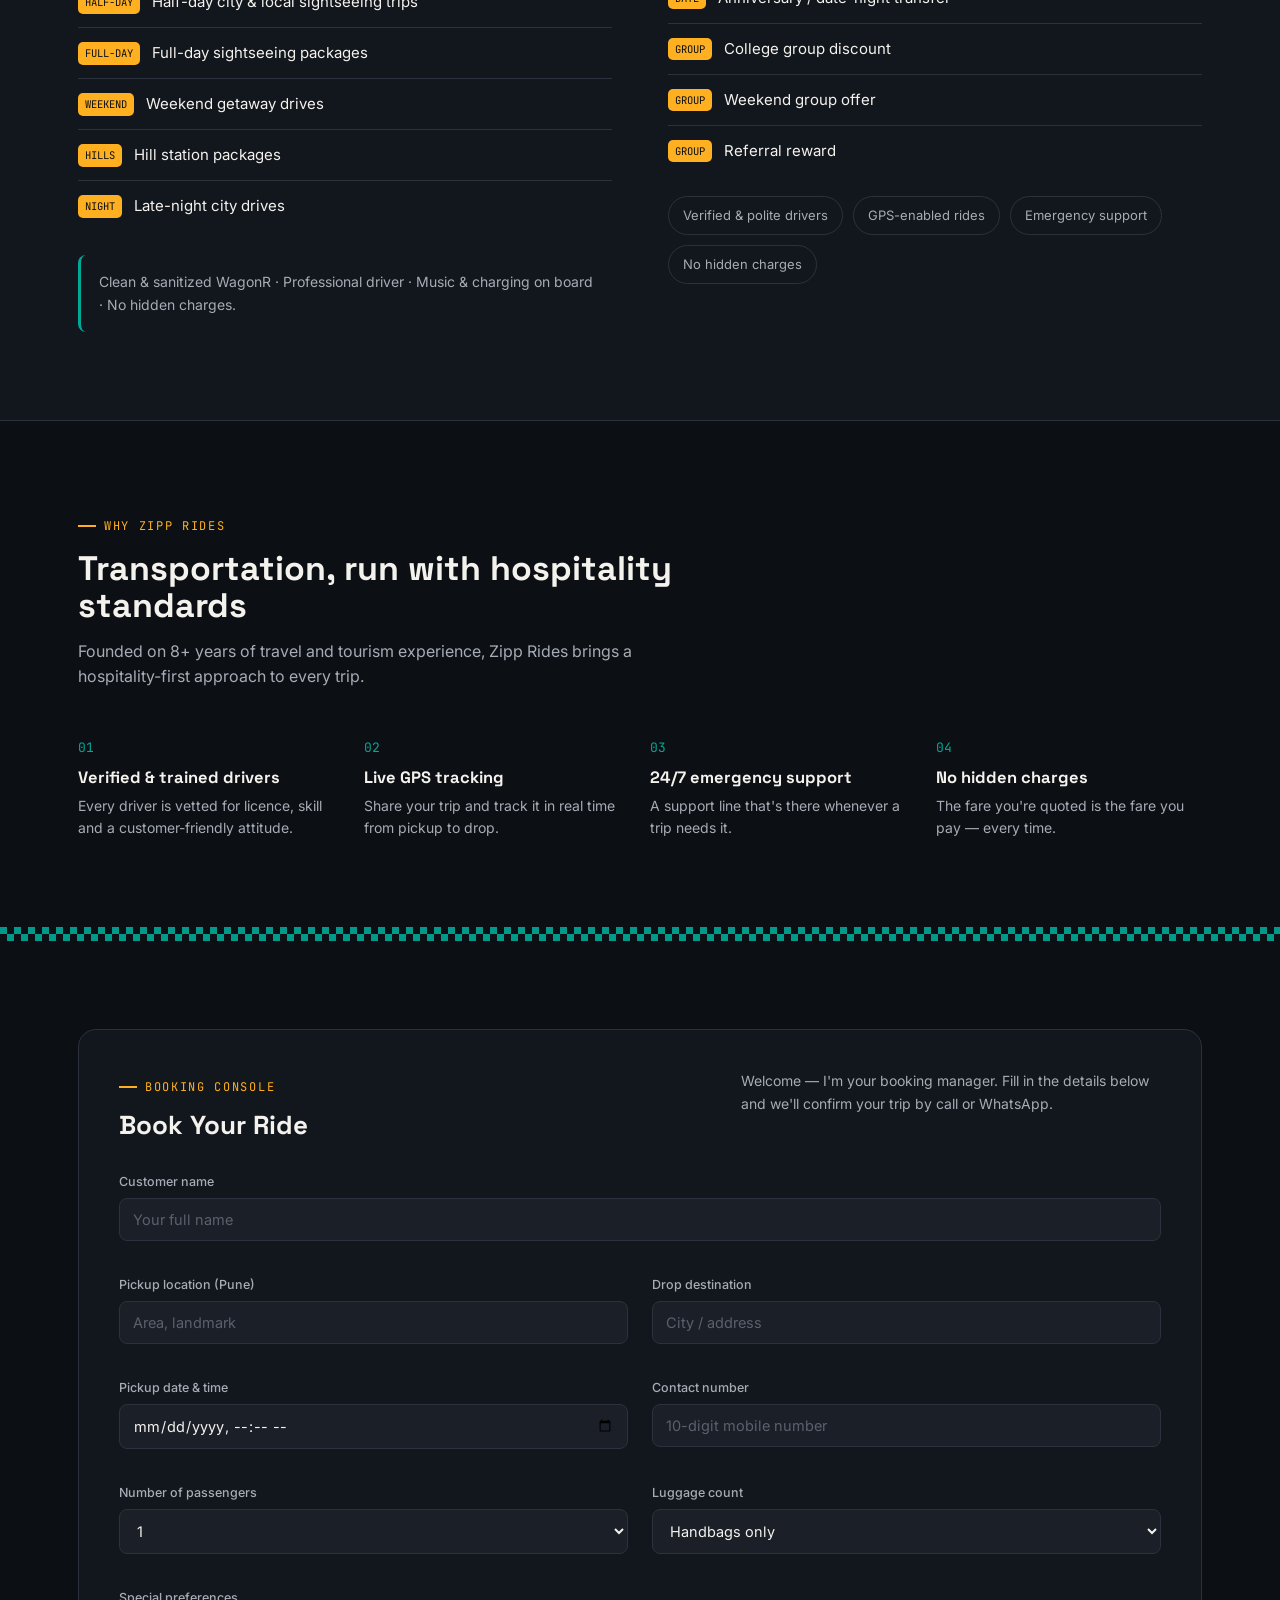
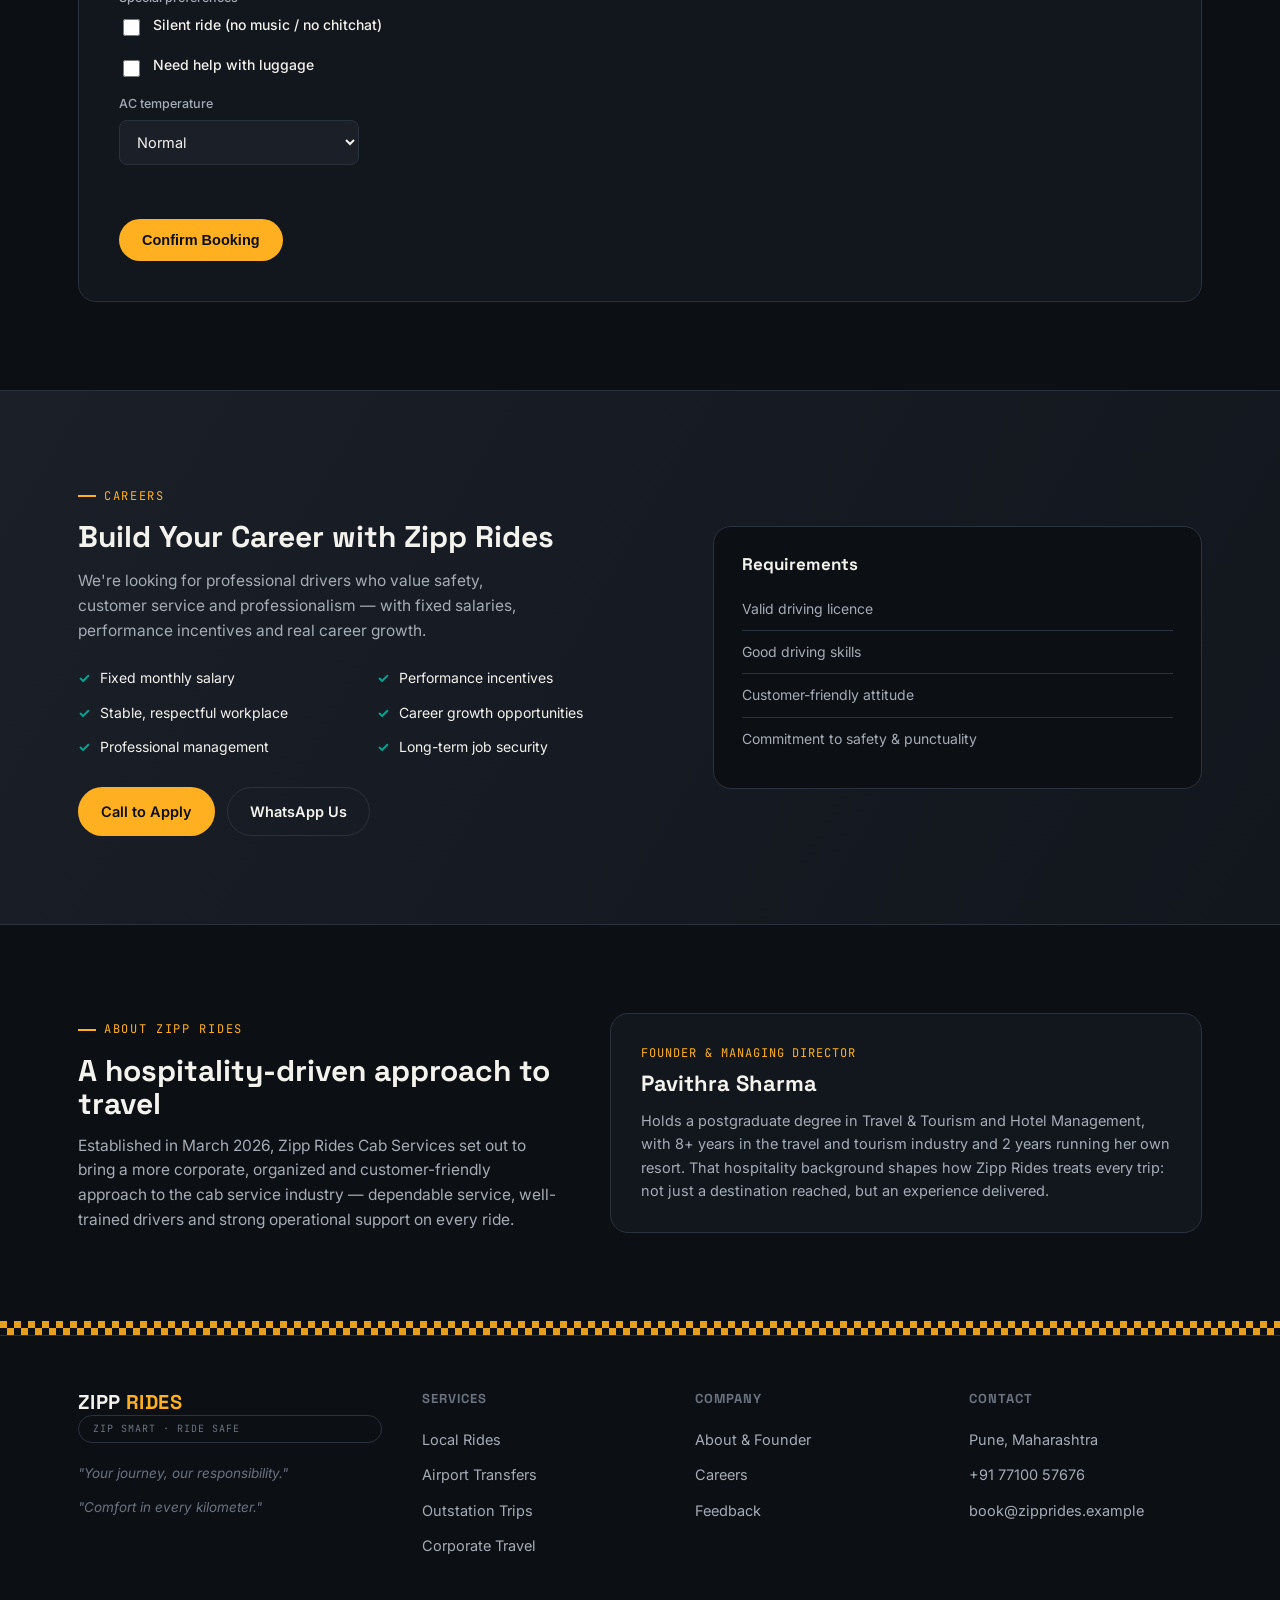
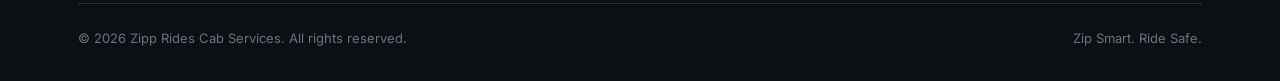
==== commit 57d13b00: "Updated logo image index.html" ====
--- a/index.html
+++ b/index.html
@@ -14,7 +14,8 @@
 <nav class="nav">
   <div class="wrap">
     <a href="#top" class="logo">
-      <span class="name">ZIPP <span>RIDES</span></span>
+      <img src="ZippRidesLogo.png" alt="Zipp Rides Cab Services Logo" class="logo">
+      <!-- <span class="name">ZIPP <span>RIDES</span></span> -->
       <span class="tag">Zip Smart · Ride Safe</span>
     </a>
     <div class="nav-links">
@@ -284,8 +285,8 @@
         <li>Long-term job security</li>
       </ul>
       <div class="recruit-actions">
-        <a href="tel:+910000000000" class="btn btn-amber">Call to Apply</a>
-        <a href="https://wa.me/910000000000" class="btn btn-ghost">WhatsApp Us</a>
+        <a href="tel:+917710057676" class="btn btn-amber">Call to Apply</a>
+        <a href="https://wa.me/917710057676" class="btn btn-ghost">WhatsApp Us</a>
       </div>
     </div>
     <div class="recruit-card">
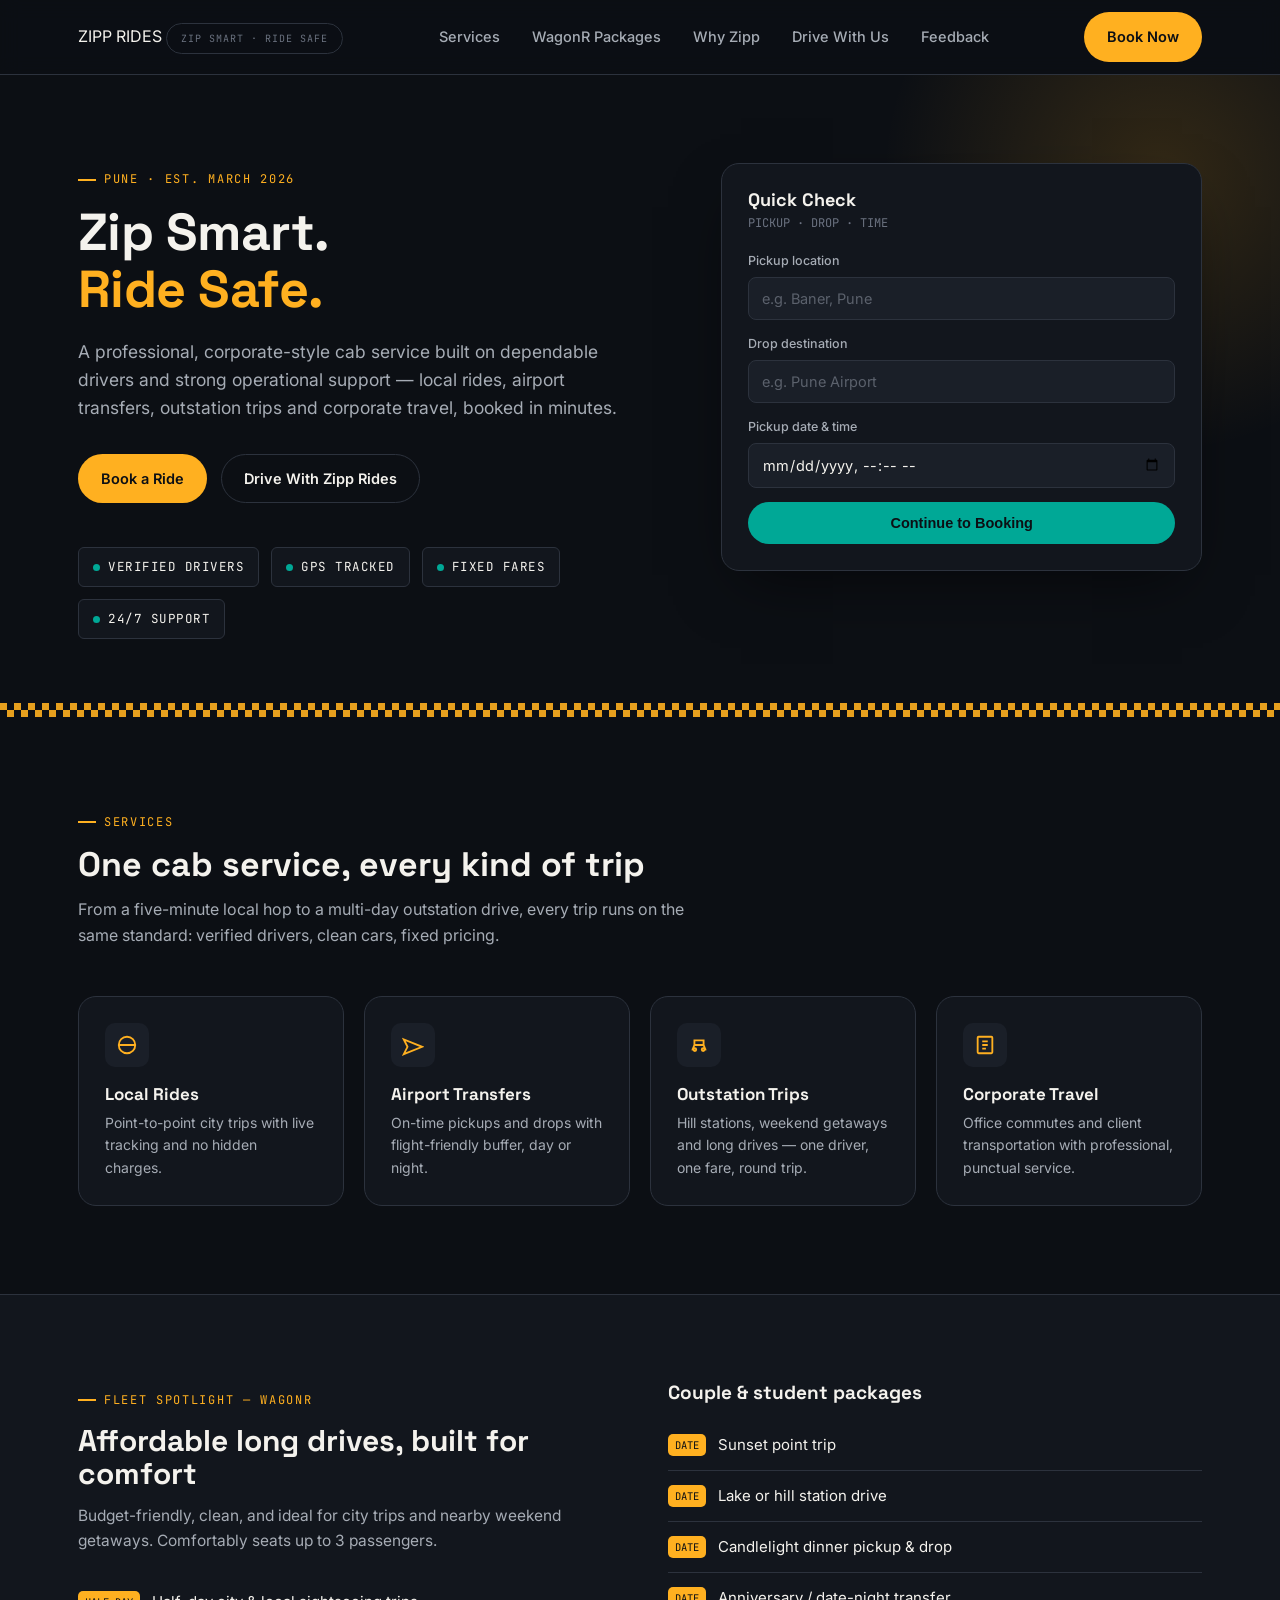
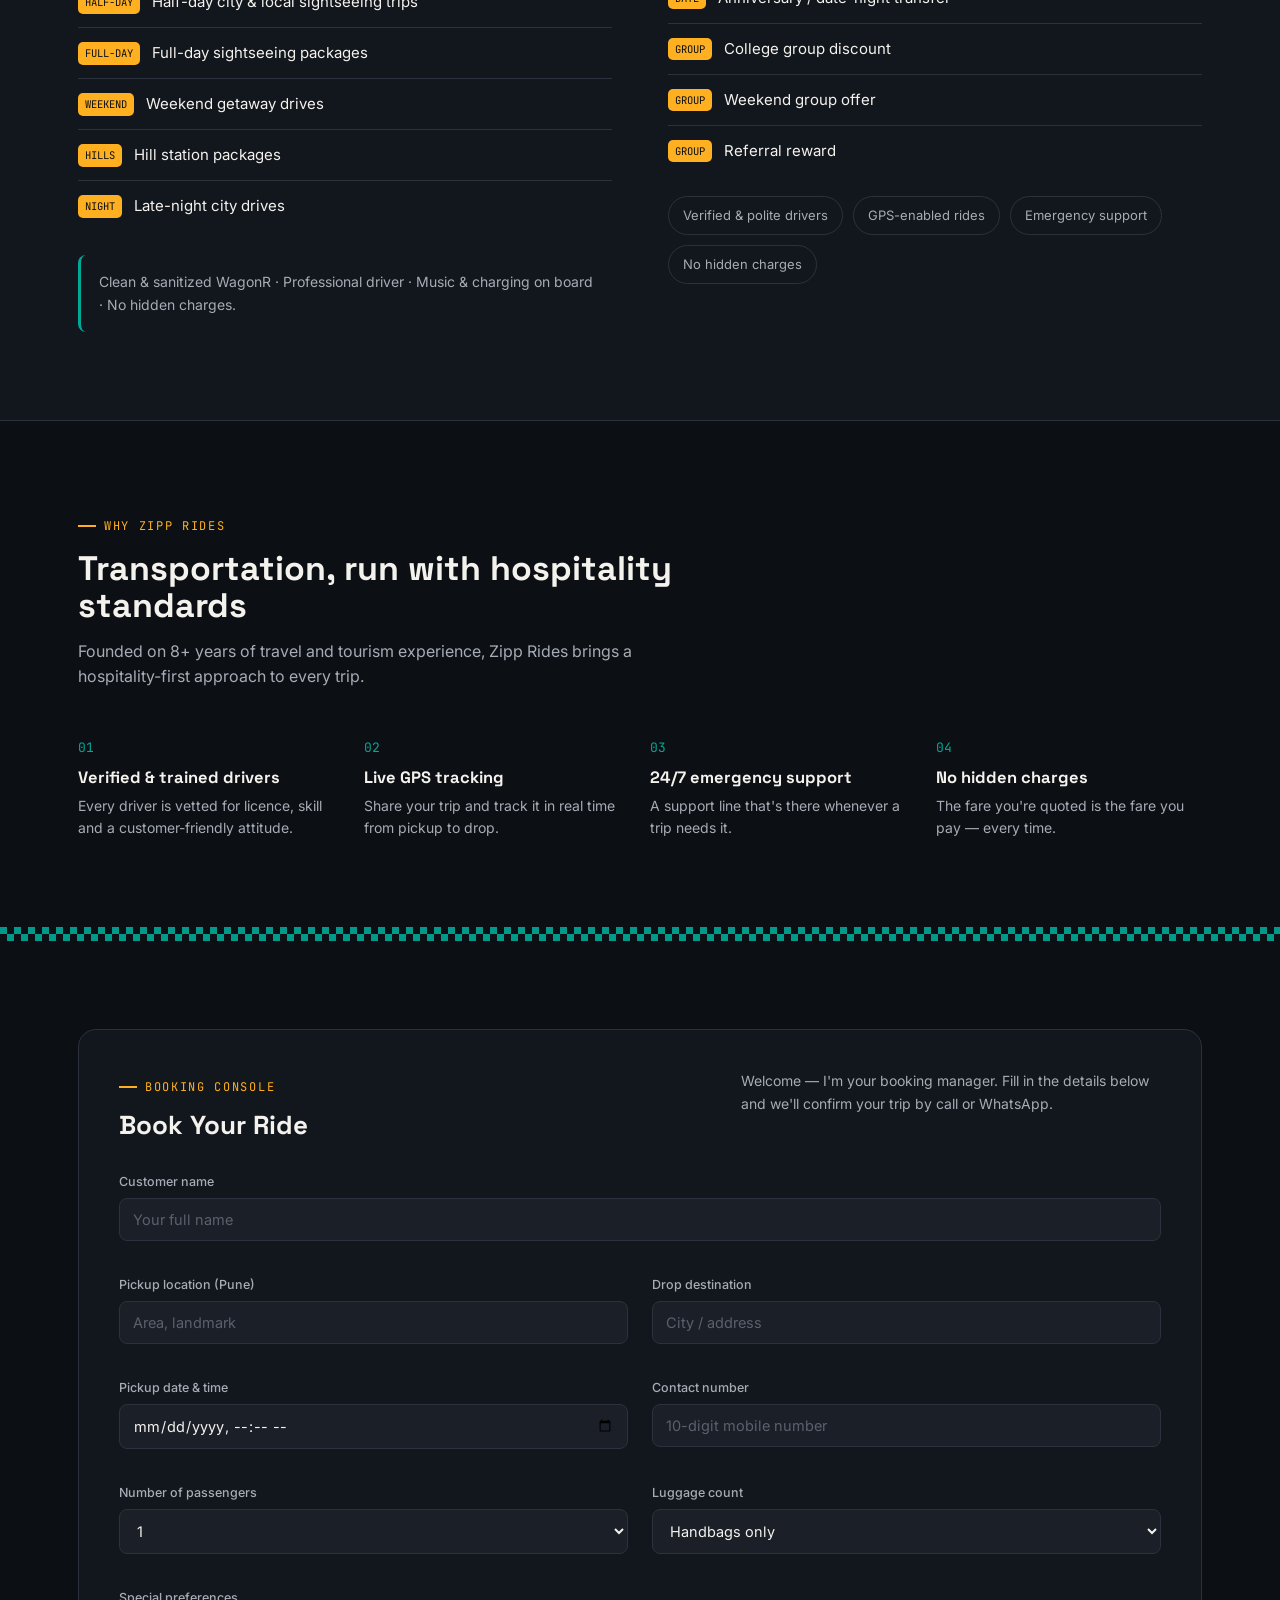
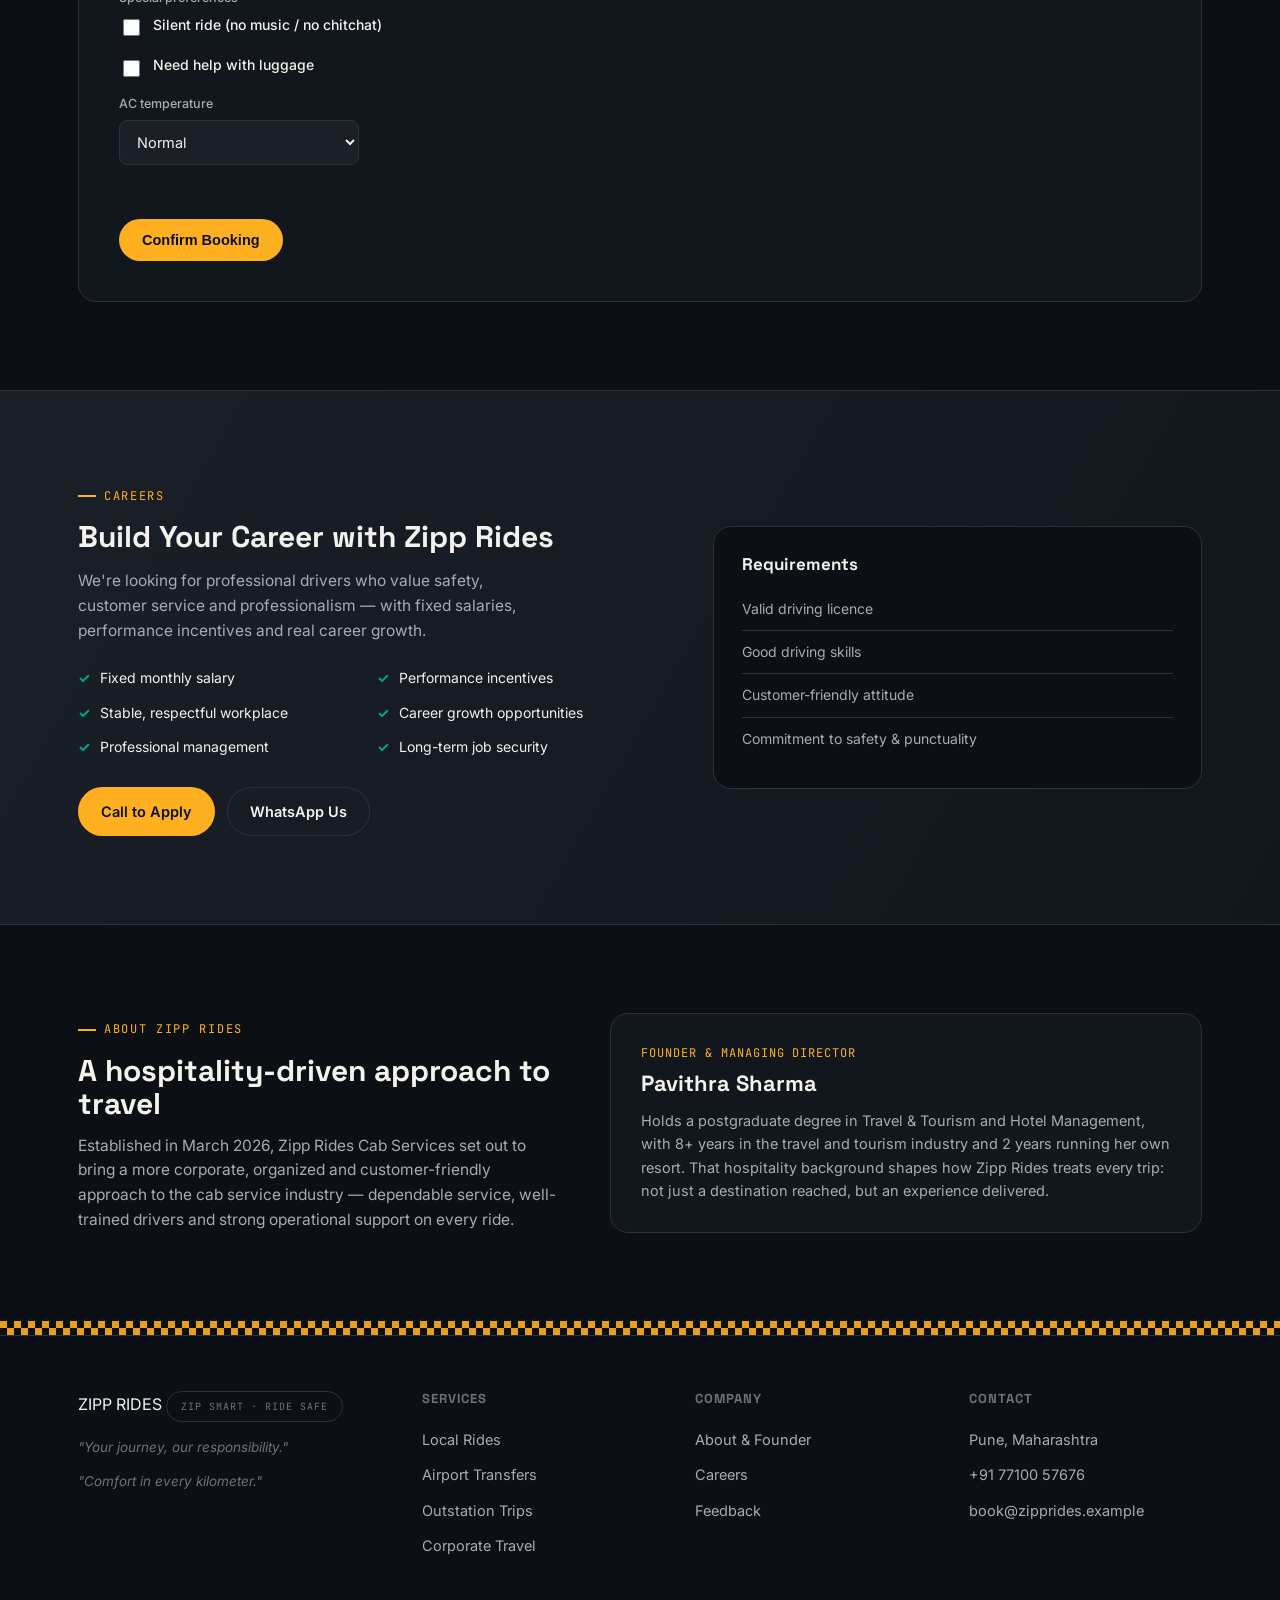
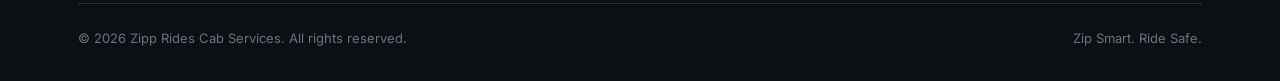
==== commit 7b27e201: "Update index.html" ====
--- a/index.html
+++ b/index.html
@@ -14,8 +14,8 @@
 <nav class="nav">
   <div class="wrap">
     <a href="#top" class="logo">
-      <img src="ZippRidesLogo.png" alt="Zipp Rides Cab Services Logo" class="logo">
-      <!-- <span class="name">ZIPP <span>RIDES</span></span> -->
+      <!-- <img src="ZippRidesLogo.png" alt="Zipp Rides Cab Services Logo" class="logo"> -->
+      <span class="name">ZIPP <span>RIDES</span></span>
       <span class="tag">Zip Smart · Ride Safe</span>
     </a>
     <div class="nav-links">
--- a/styles.css
+++ b/styles.css
@@ -91,6 +91,7 @@
     linear-gradient(45deg, var(--ink-900) 25%, var(--teal) 25%, var(--teal) 75%, var(--ink-900) 75%);
 }
 
+
 /* ---------- Nav ---------- */
 .nav {
   position: sticky;
@@ -105,7 +106,30 @@
   align-items: center;
   justify-content: space-between;
   height: 74px;
-}
+} 
+
+.logo .tag {
+  font-family: var(--mono);
+  font-size: 10px;
+  letter-spacing: 0.1em;
+  color: var(--grey-dim);
+  text-transform: uppercase;
+  margin-top: 2px;
+}
+.nav-links {
+  display: flex;
+  gap: 32px;
+  align-items: center;
+}
+.nav-links a {
+  font-size: 14.5px;
+  color: var(--grey);
+  font-weight: 500;
+  transition: color 0.2s;
+}
+.nav-links a:hover { color: var(--paper); } 
+
+/*
 .logo {
   display: flex;
   flex-direction: column;
@@ -117,7 +141,9 @@
   font-size: 20px;
   letter-spacing: 0.02em;
 }
-.logo .name span { color: var(--amber); }
+.logo .name span {
+  color: var(--amber);
+}
 .logo .tag {
   font-family: var(--mono);
   font-size: 10px;
@@ -126,18 +152,10 @@
   text-transform: uppercase;
   margin-top: 2px;
 }
-.nav-links {
-  display: flex;
-  gap: 32px;
-  align-items: center;
-}
-.nav-links a {
-  font-size: 14.5px;
-  color: var(--grey);
-  font-weight: 500;
-  transition: color 0.2s;
-}
-.nav-links a:hover { color: var(--paper); }
+*/
+
+
+
 .nav-cta { display: flex; gap: 12px; align-items: center; }
 
 .btn {
